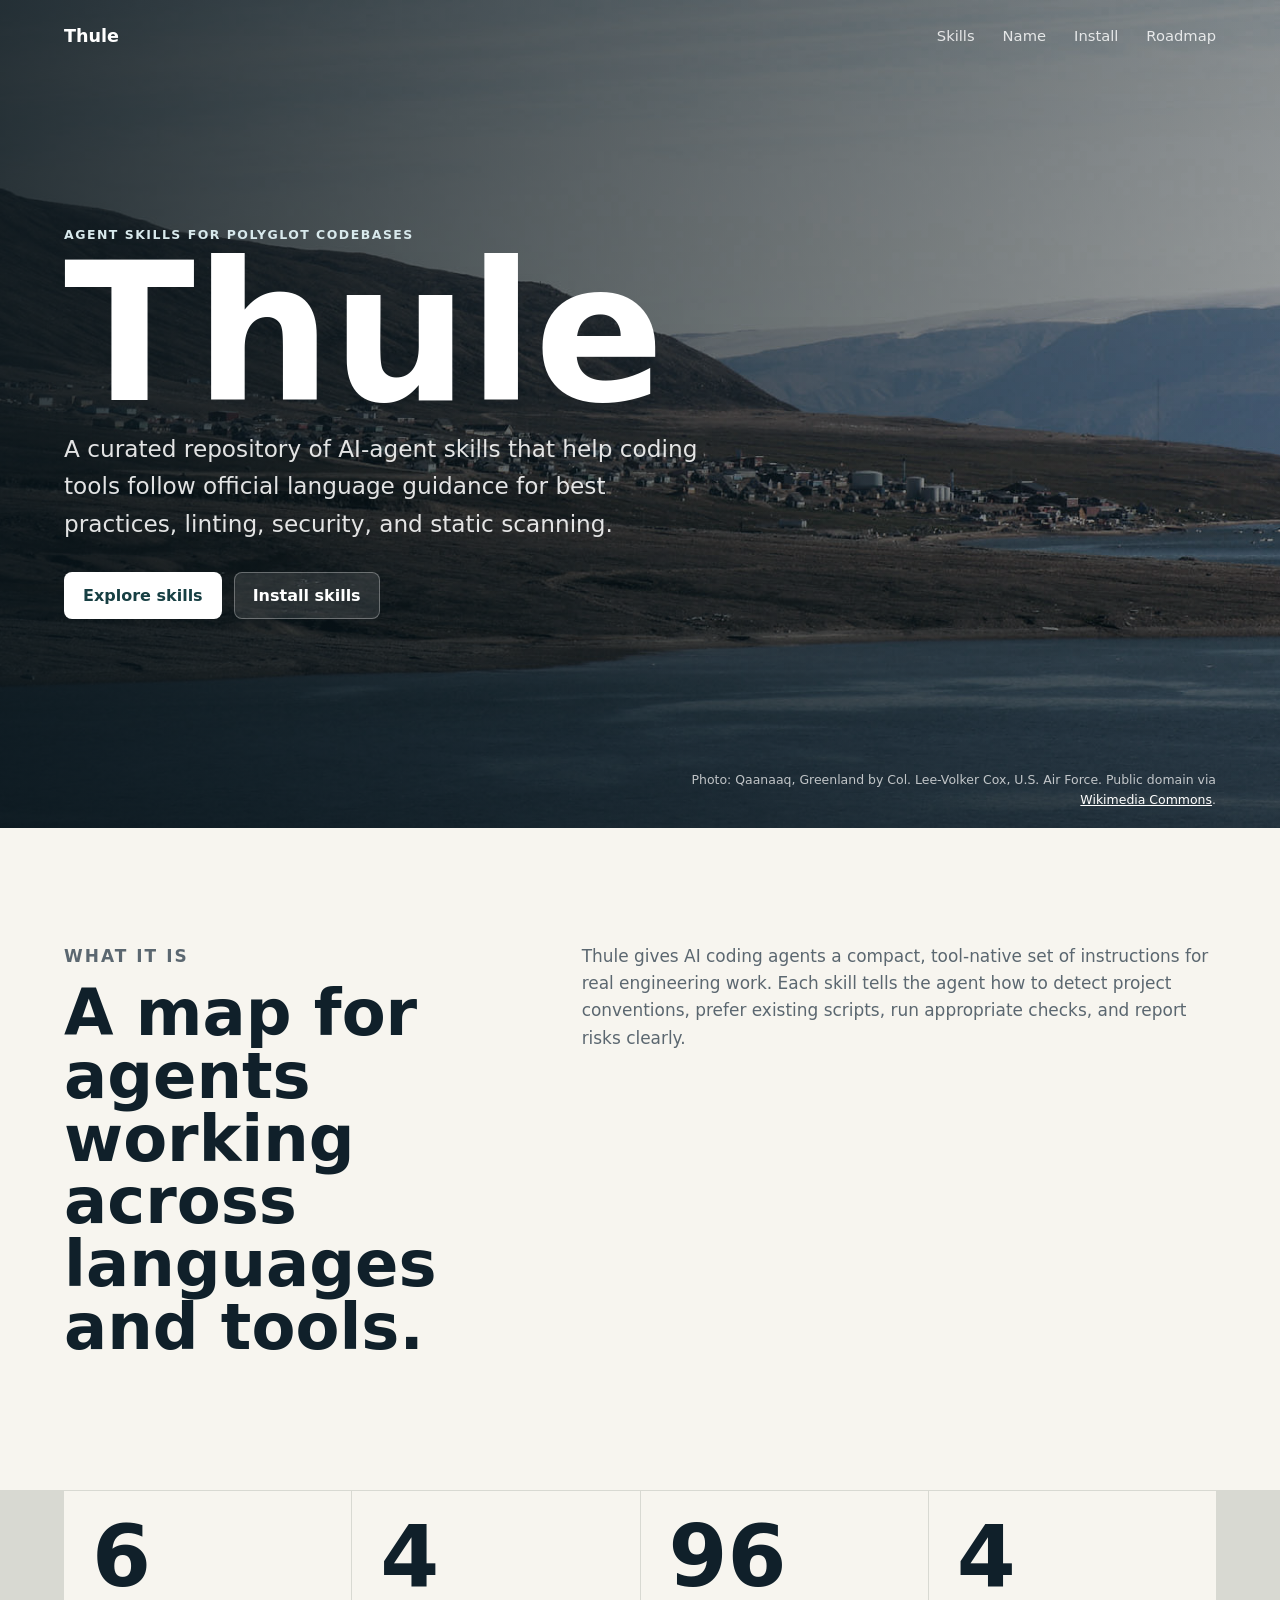
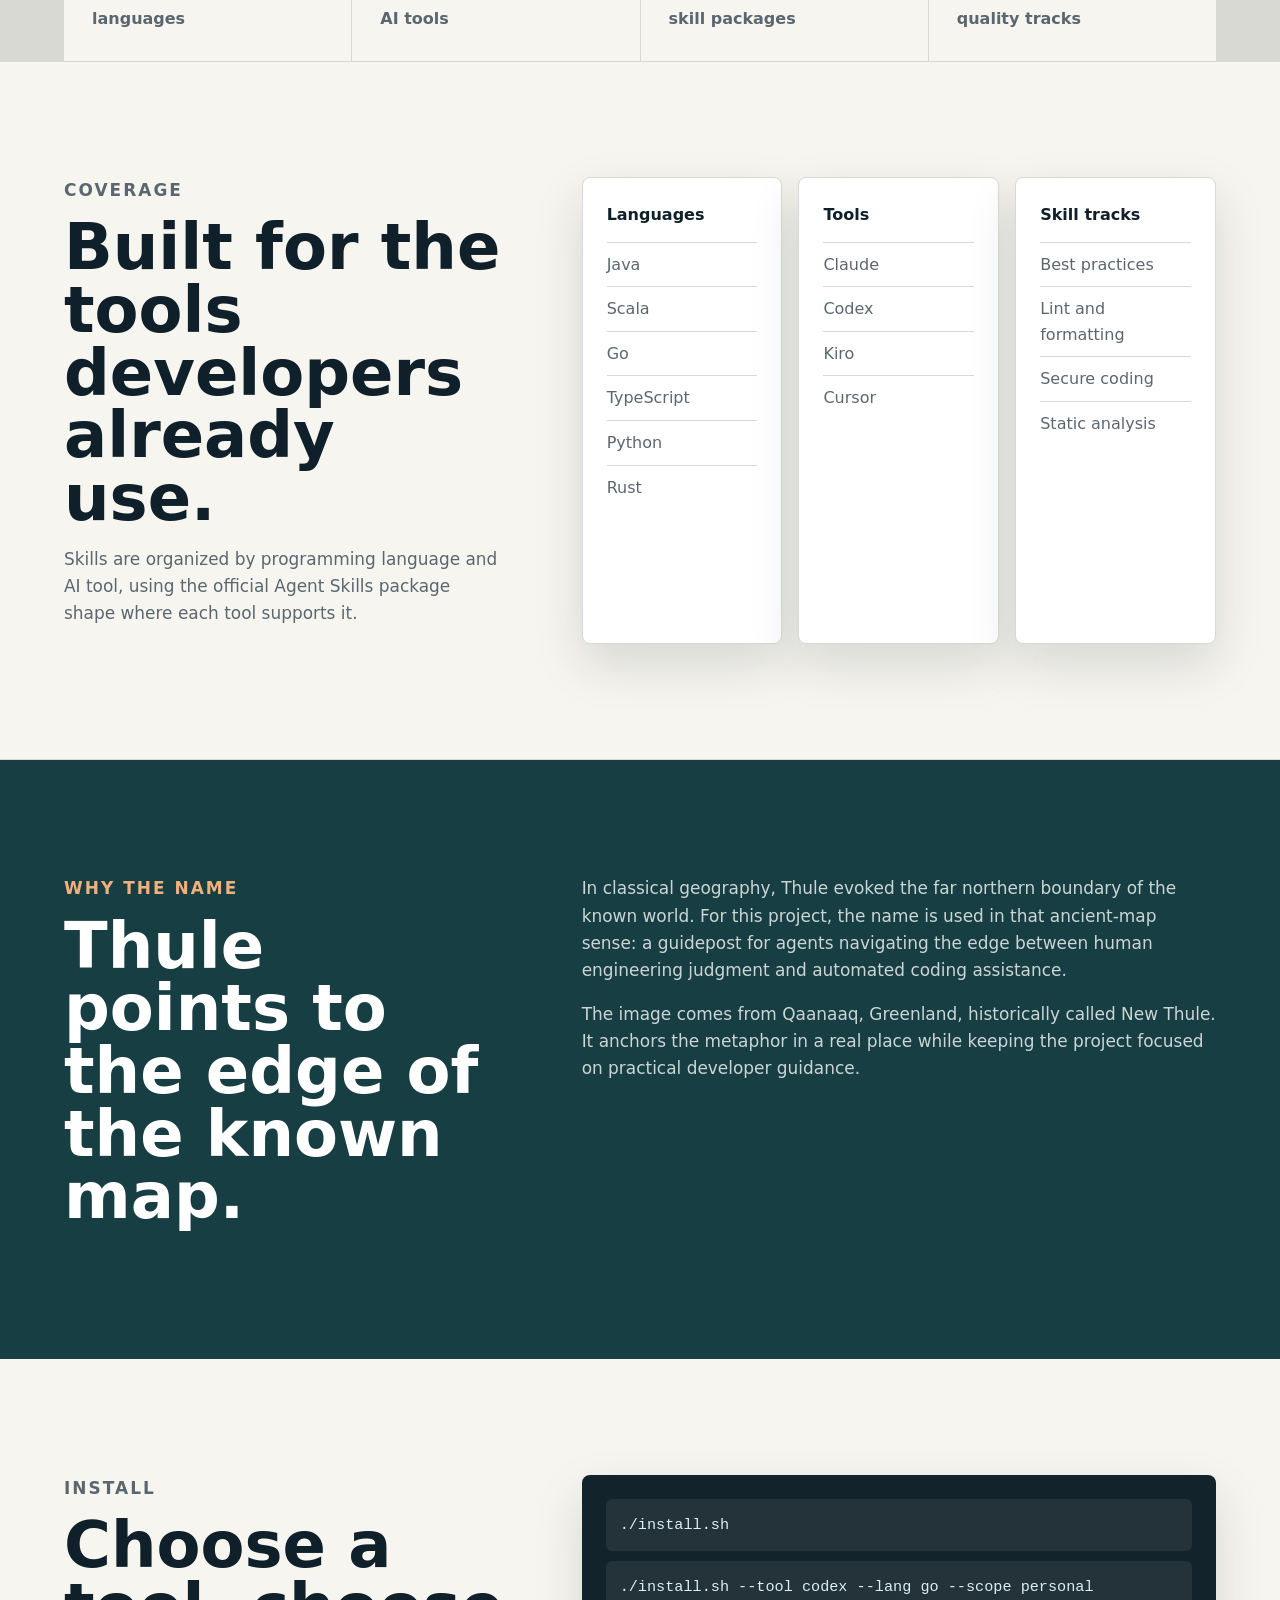
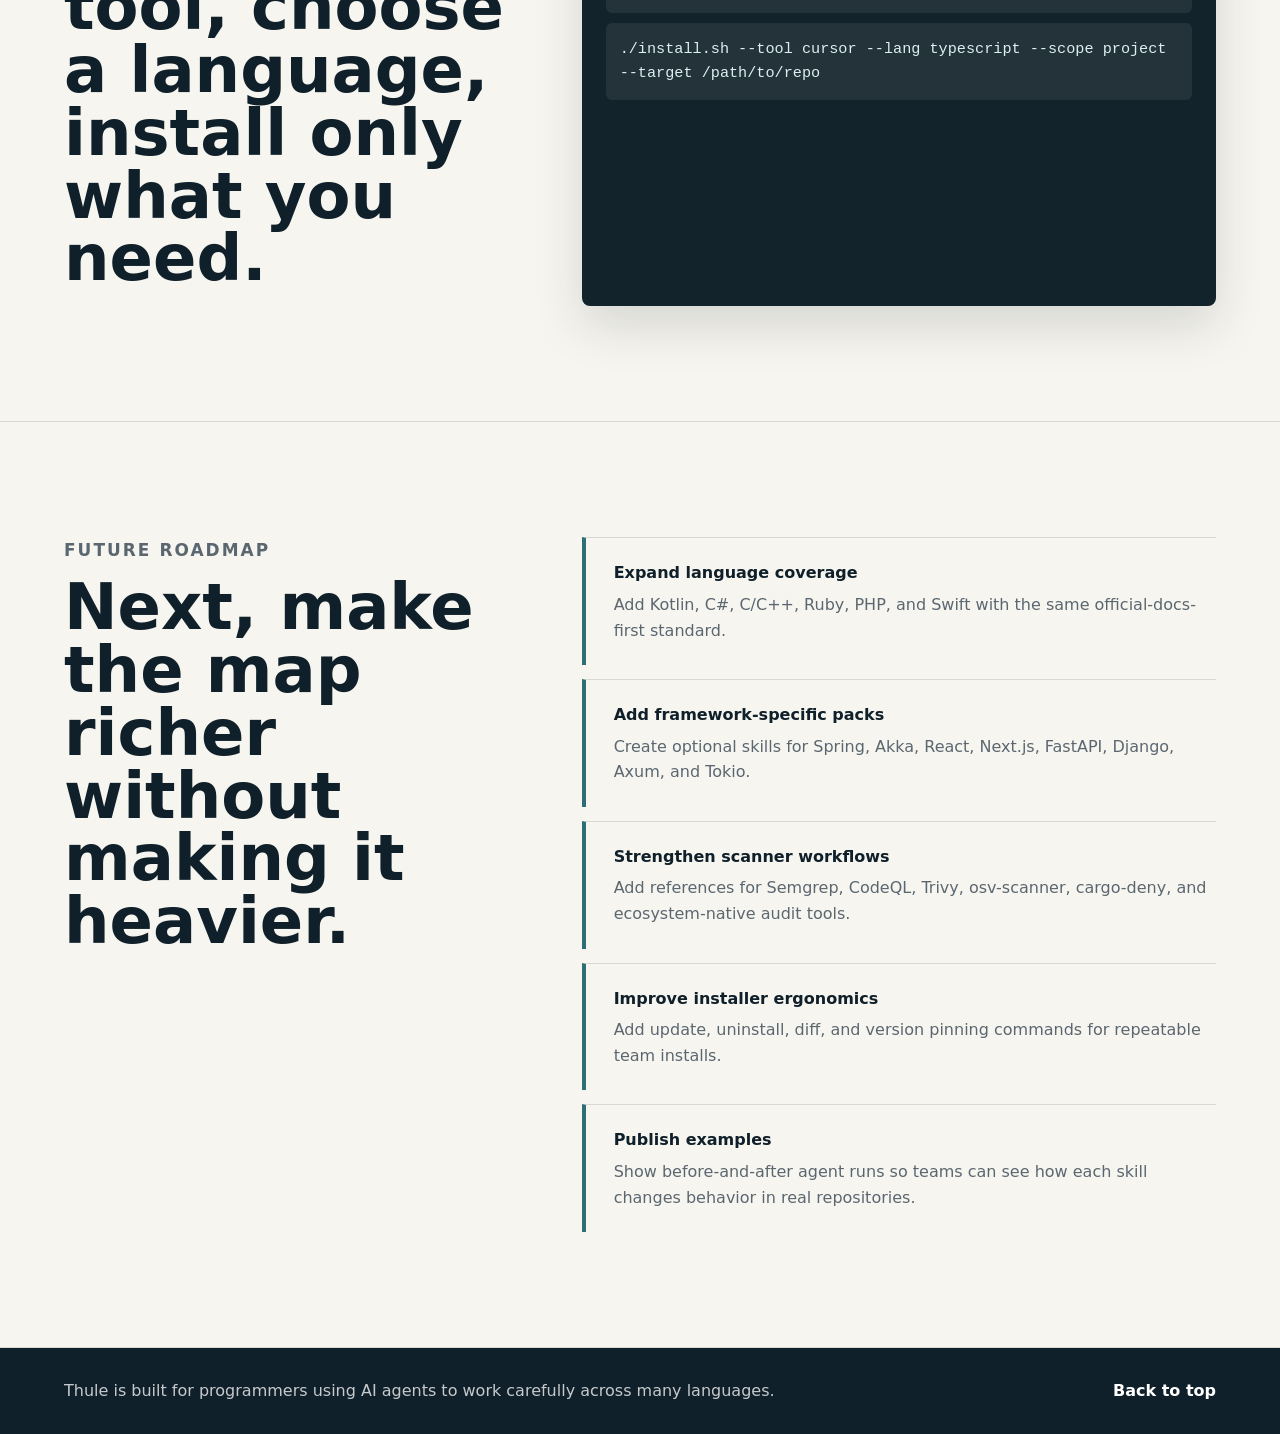
==== docs/index.html @ be1e386e "Initial Thule skill repository" ====
<!doctype html>
<html lang="en">
  <head>
    <meta charset="utf-8">
    <meta name="viewport" content="width=device-width, initial-scale=1">
    <meta
      name="description"
      content="Thule is a collection of official-guideline-based AI-agent skills for programming language quality, linting, security, and static analysis workflows."
    >
    <title>Thule | Agent skills for code quality</title>
    <link rel="stylesheet" href="styles.css">
  </head>
  <body>
    <header class="hero">
      <nav class="nav" aria-label="Primary navigation">
        <a class="brand" href="#top" aria-label="Thule home">Thule</a>
        <div class="nav-links">
          <a href="#skills">Skills</a>
          <a href="#name">Name</a>
          <a href="#install">Install</a>
          <a href="#roadmap">Roadmap</a>
        </div>
      </nav>

      <div class="hero-media" id="top" aria-hidden="true">
        <img src="assets/qaanaaq-greenland.jpg" alt="">
      </div>
      <div class="hero-shade" aria-hidden="true"></div>

      <section class="hero-content" aria-labelledby="hero-title">
        <p class="eyebrow">Agent skills for polyglot codebases</p>
        <h1 id="hero-title">Thule</h1>
        <p class="lede">
          A curated repository of AI-agent skills that help coding tools follow official language guidance for best practices, linting, security, and static scanning.
        </p>
        <div class="hero-actions">
          <a class="button primary" href="#skills">Explore skills</a>
          <a class="button secondary" href="#install">Install skills</a>
        </div>
      </section>

      <p class="image-credit">
        Photo: Qaanaaq, Greenland by Col. Lee-Volker Cox, U.S. Air Force.
        Public domain via
        <a href="https://commons.wikimedia.org/wiki/File:Qaanaaq,_Greenland.jpg">Wikimedia Commons</a>.
      </p>
    </header>

    <main>
      <section class="section intro" aria-labelledby="intro-title">
        <div class="section-copy">
          <p class="section-kicker">What it is</p>
          <h2 id="intro-title">A map for agents working across languages and tools.</h2>
        </div>
        <p>
          Thule gives AI coding agents a compact, tool-native set of instructions for real engineering work. Each skill tells the agent how to detect project conventions, prefer existing scripts, run appropriate checks, and report risks clearly.
        </p>
      </section>

      <section class="section stats" aria-label="Project coverage">
        <article class="stat">
          <strong>6</strong>
          <span>languages</span>
        </article>
        <article class="stat">
          <strong>4</strong>
          <span>AI tools</span>
        </article>
        <article class="stat">
          <strong>96</strong>
          <span>skill packages</span>
        </article>
        <article class="stat">
          <strong>4</strong>
          <span>quality tracks</span>
        </article>
      </section>

      <section class="section matrix" id="skills" aria-labelledby="skills-title">
        <div class="section-copy">
          <p class="section-kicker">Coverage</p>
          <h2 id="skills-title">Built for the tools developers already use.</h2>
          <p>
            Skills are organized by programming language and AI tool, using the official Agent Skills package shape where each tool supports it.
          </p>
        </div>

        <div class="matrix-grid" aria-label="Skill coverage matrix">
          <div>
            <h3>Languages</h3>
            <ul>
              <li>Java</li>
              <li>Scala</li>
              <li>Go</li>
              <li>TypeScript</li>
              <li>Python</li>
              <li>Rust</li>
            </ul>
          </div>
          <div>
            <h3>Tools</h3>
            <ul>
              <li>Claude</li>
              <li>Codex</li>
              <li>Kiro</li>
              <li>Cursor</li>
            </ul>
          </div>
          <div>
            <h3>Skill tracks</h3>
            <ul>
              <li>Best practices</li>
              <li>Lint and formatting</li>
              <li>Secure coding</li>
              <li>Static analysis</li>
            </ul>
          </div>
        </div>
      </section>

      <section class="section name-story" id="name" aria-labelledby="name-title">
        <div class="section-copy">
          <p class="section-kicker">Why the name</p>
          <h2 id="name-title">Thule points to the edge of the known map.</h2>
        </div>
        <div class="name-body">
          <p>
            In classical geography, Thule evoked the far northern boundary of the known world. For this project, the name is used in that ancient-map sense: a guidepost for agents navigating the edge between human engineering judgment and automated coding assistance.
          </p>
          <p>
            The image comes from Qaanaaq, Greenland, historically called New Thule. It anchors the metaphor in a real place while keeping the project focused on practical developer guidance.
          </p>
        </div>
      </section>

      <section class="section install" id="install" aria-labelledby="install-title">
        <div class="section-copy">
          <p class="section-kicker">Install</p>
          <h2 id="install-title">Choose a tool, choose a language, install only what you need.</h2>
        </div>
        <div class="terminal" role="img" aria-label="Install command examples">
          <code>./install.sh</code>
          <code>./install.sh --tool codex --lang go --scope personal</code>
          <code>./install.sh --tool cursor --lang typescript --scope project --target /path/to/repo</code>
        </div>
      </section>

      <section class="section roadmap" id="roadmap" aria-labelledby="roadmap-title">
        <div class="section-copy">
          <p class="section-kicker">Future roadmap</p>
          <h2 id="roadmap-title">Next, make the map richer without making it heavier.</h2>
        </div>
        <ol class="roadmap-list">
          <li>
            <span>Expand language coverage</span>
            <p>Add Kotlin, C#, C/C++, Ruby, PHP, and Swift with the same official-docs-first standard.</p>
          </li>
          <li>
            <span>Add framework-specific packs</span>
            <p>Create optional skills for Spring, Akka, React, Next.js, FastAPI, Django, Axum, and Tokio.</p>
          </li>
          <li>
            <span>Strengthen scanner workflows</span>
            <p>Add references for Semgrep, CodeQL, Trivy, osv-scanner, cargo-deny, and ecosystem-native audit tools.</p>
          </li>
          <li>
            <span>Improve installer ergonomics</span>
            <p>Add update, uninstall, diff, and version pinning commands for repeatable team installs.</p>
          </li>
          <li>
            <span>Publish examples</span>
            <p>Show before-and-after agent runs so teams can see how each skill changes behavior in real repositories.</p>
          </li>
        </ol>
      </section>
    </main>

    <footer class="footer">
      <p>Thule is built for programmers using AI agents to work carefully across many languages.</p>
      <a href="#top">Back to top</a>
    </footer>
  </body>
</html>
---- docs/styles.css ----
:root {
  color-scheme: light;
  --ink: #10202a;
  --muted: #5b6770;
  --paper: #f7f5ef;
  --panel: #ffffff;
  --line: #d8d9d2;
  --field: #eaf1ef;
  --pine: #173f43;
  --sea: #2e6f76;
  --copper: #b05f2c;
  --ice: #d8e9ec;
  --shadow: 0 20px 50px rgba(16, 32, 42, 0.14);
}

* {
  box-sizing: border-box;
}

html {
  scroll-behavior: smooth;
}

body {
  margin: 0;
  background: var(--paper);
  color: var(--ink);
  font-family: Inter, ui-sans-serif, system-ui, -apple-system, BlinkMacSystemFont, "Segoe UI", sans-serif;
  line-height: 1.6;
}

a {
  color: inherit;
}

.hero {
  position: relative;
  min-height: 92vh;
  display: grid;
  align-items: center;
  overflow: hidden;
  color: #fff;
  padding: 96px clamp(20px, 5vw, 80px) 80px;
}

.hero-media,
.hero-shade {
  position: absolute;
  inset: 0;
}

.hero-media img {
  width: 100%;
  height: 100%;
  object-fit: cover;
  object-position: center 52%;
  filter: saturate(0.92) contrast(1.04);
}

.hero-shade {
  background:
    linear-gradient(90deg, rgba(9, 21, 27, 0.82) 0%, rgba(9, 21, 27, 0.58) 42%, rgba(9, 21, 27, 0.28) 100%),
    linear-gradient(180deg, rgba(9, 21, 27, 0.26) 0%, rgba(9, 21, 27, 0.1) 58%, rgba(9, 21, 27, 0.58) 100%);
}

.nav {
  position: absolute;
  z-index: 3;
  top: 0;
  left: 0;
  right: 0;
  display: flex;
  align-items: center;
  justify-content: space-between;
  gap: 24px;
  padding: 22px clamp(20px, 5vw, 80px);
}

.brand {
  font-weight: 800;
  font-size: 1.1rem;
  text-decoration: none;
  letter-spacing: 0;
}

.nav-links {
  display: flex;
  align-items: center;
  gap: clamp(12px, 3vw, 28px);
  font-size: 0.92rem;
}

.nav-links a {
  color: rgba(255, 255, 255, 0.82);
  text-decoration: none;
}

.nav-links a:hover {
  color: #fff;
}

.hero-content {
  position: relative;
  z-index: 2;
  max-width: 760px;
}

.eyebrow,
.section-kicker {
  margin: 0 0 12px;
  color: var(--ice);
  font-size: 0.78rem;
  font-weight: 800;
  letter-spacing: 0.12em;
  text-transform: uppercase;
}

h1,
h2,
h3,
p {
  margin-top: 0;
}

h1 {
  margin-bottom: 20px;
  font-size: clamp(4.5rem, 16vw, 12rem);
  line-height: 0.8;
  letter-spacing: 0;
}

.lede {
  max-width: 660px;
  margin-bottom: 30px;
  color: rgba(255, 255, 255, 0.88);
  font-size: clamp(1.08rem, 2.2vw, 1.45rem);
}

.hero-actions {
  display: flex;
  flex-wrap: wrap;
  gap: 12px;
}

.button {
  display: inline-flex;
  align-items: center;
  justify-content: center;
  min-height: 44px;
  padding: 10px 18px;
  border: 1px solid rgba(255, 255, 255, 0.3);
  border-radius: 8px;
  font-weight: 750;
  text-decoration: none;
}

.button.primary {
  background: #fff;
  color: var(--pine);
}

.button.secondary {
  background: rgba(255, 255, 255, 0.1);
  color: #fff;
}

.image-credit {
  position: absolute;
  z-index: 2;
  right: clamp(20px, 5vw, 80px);
  bottom: 18px;
  max-width: 560px;
  margin: 0;
  color: rgba(255, 255, 255, 0.72);
  font-size: 0.78rem;
  text-align: right;
}

.image-credit a {
  color: #fff;
}

main {
  position: relative;
}

.section {
  display: grid;
  grid-template-columns: minmax(220px, 0.82fr) minmax(0, 1.18fr);
  gap: clamp(28px, 6vw, 88px);
  padding: clamp(64px, 9vw, 116px) clamp(20px, 5vw, 80px);
  border-bottom: 1px solid var(--line);
}

.section-copy {
  max-width: 620px;
}

.section-kicker {
  color: var(--copper);
}

h2 {
  margin-bottom: 16px;
  font-size: clamp(2rem, 5vw, 4.6rem);
  line-height: 0.98;
  letter-spacing: 0;
}

h3 {
  font-size: 1rem;
  margin-bottom: 14px;
}

.intro > p,
.section-copy p,
.name-body p {
  color: var(--muted);
  font-size: 1.06rem;
}

.stats {
  grid-template-columns: repeat(4, minmax(0, 1fr));
  gap: 1px;
  padding: 0 clamp(20px, 5vw, 80px);
  background: var(--line);
}

.stat {
  min-height: 170px;
  display: grid;
  align-content: center;
  padding: 28px;
  background: var(--paper);
}

.stat strong {
  font-size: clamp(2.4rem, 7vw, 5.3rem);
  line-height: 0.88;
}

.stat span {
  margin-top: 12px;
  color: var(--muted);
  font-weight: 700;
}

.matrix-grid {
  display: grid;
  grid-template-columns: repeat(3, minmax(0, 1fr));
  gap: 16px;
}

.matrix-grid > div {
  min-height: 280px;
  padding: 24px;
  border: 1px solid var(--line);
  border-radius: 8px;
  background: var(--panel);
  box-shadow: var(--shadow);
}

ul,
ol {
  margin: 0;
  padding: 0;
}

li {
  list-style: none;
}

.matrix-grid li {
  padding: 9px 0;
  border-top: 1px solid var(--line);
  color: var(--muted);
}

.name-story {
  background: var(--pine);
  color: #fff;
  border-bottom: 0;
}

.name-story .section-kicker {
  color: #f1b17c;
}

.name-story .name-body p {
  color: rgba(255, 255, 255, 0.78);
}

.terminal {
  display: grid;
  gap: 10px;
  align-content: start;
  padding: 24px;
  border-radius: 8px;
  background: #13232b;
  box-shadow: var(--shadow);
}

.terminal code {
  display: block;
  padding: 14px;
  border-radius: 6px;
  background: rgba(255, 255, 255, 0.07);
  color: #dceff0;
  font-family: "SFMono-Regular", Consolas, "Liberation Mono", monospace;
  font-size: clamp(0.76rem, 1.9vw, 0.95rem);
  overflow-wrap: anywhere;
}

.roadmap-list {
  display: grid;
  gap: 14px;
}

.roadmap-list li {
  padding: 22px 0 22px 28px;
  border-top: 1px solid var(--line);
  border-left: 4px solid var(--sea);
}

.roadmap-list span {
  display: block;
  margin-bottom: 6px;
  font-weight: 800;
  color: var(--ink);
}

.roadmap-list p {
  margin: 0;
  color: var(--muted);
}

.footer {
  display: flex;
  align-items: center;
  justify-content: space-between;
  gap: 20px;
  padding: 30px clamp(20px, 5vw, 80px);
  background: var(--ink);
  color: rgba(255, 255, 255, 0.76);
}

.footer p {
  margin: 0;
}

.footer a {
  color: #fff;
  font-weight: 800;
  text-decoration: none;
}

@media (max-width: 860px) {
  .hero {
    min-height: 90vh;
    padding-top: 120px;
  }

  .nav {
    align-items: flex-start;
  }

  .nav-links {
    flex-wrap: wrap;
    justify-content: flex-end;
    max-width: 230px;
  }

  .section,
  .matrix-grid,
  .stats {
    grid-template-columns: 1fr;
  }

  .stats {
    padding: 0;
  }

  .stat {
    min-height: 130px;
    padding-inline: clamp(20px, 5vw, 80px);
  }

  .image-credit {
    left: 20px;
    right: 20px;
    text-align: left;
  }

  .footer {
    align-items: flex-start;
    flex-direction: column;
  }
}

@media (max-width: 520px) {
  .hero {
    padding-left: 18px;
    padding-right: 18px;
  }

  .nav {
    padding-left: 18px;
    padding-right: 18px;
  }

  .hero-actions {
    flex-direction: column;
    align-items: stretch;
  }

  .button {
    width: 100%;
  }
}
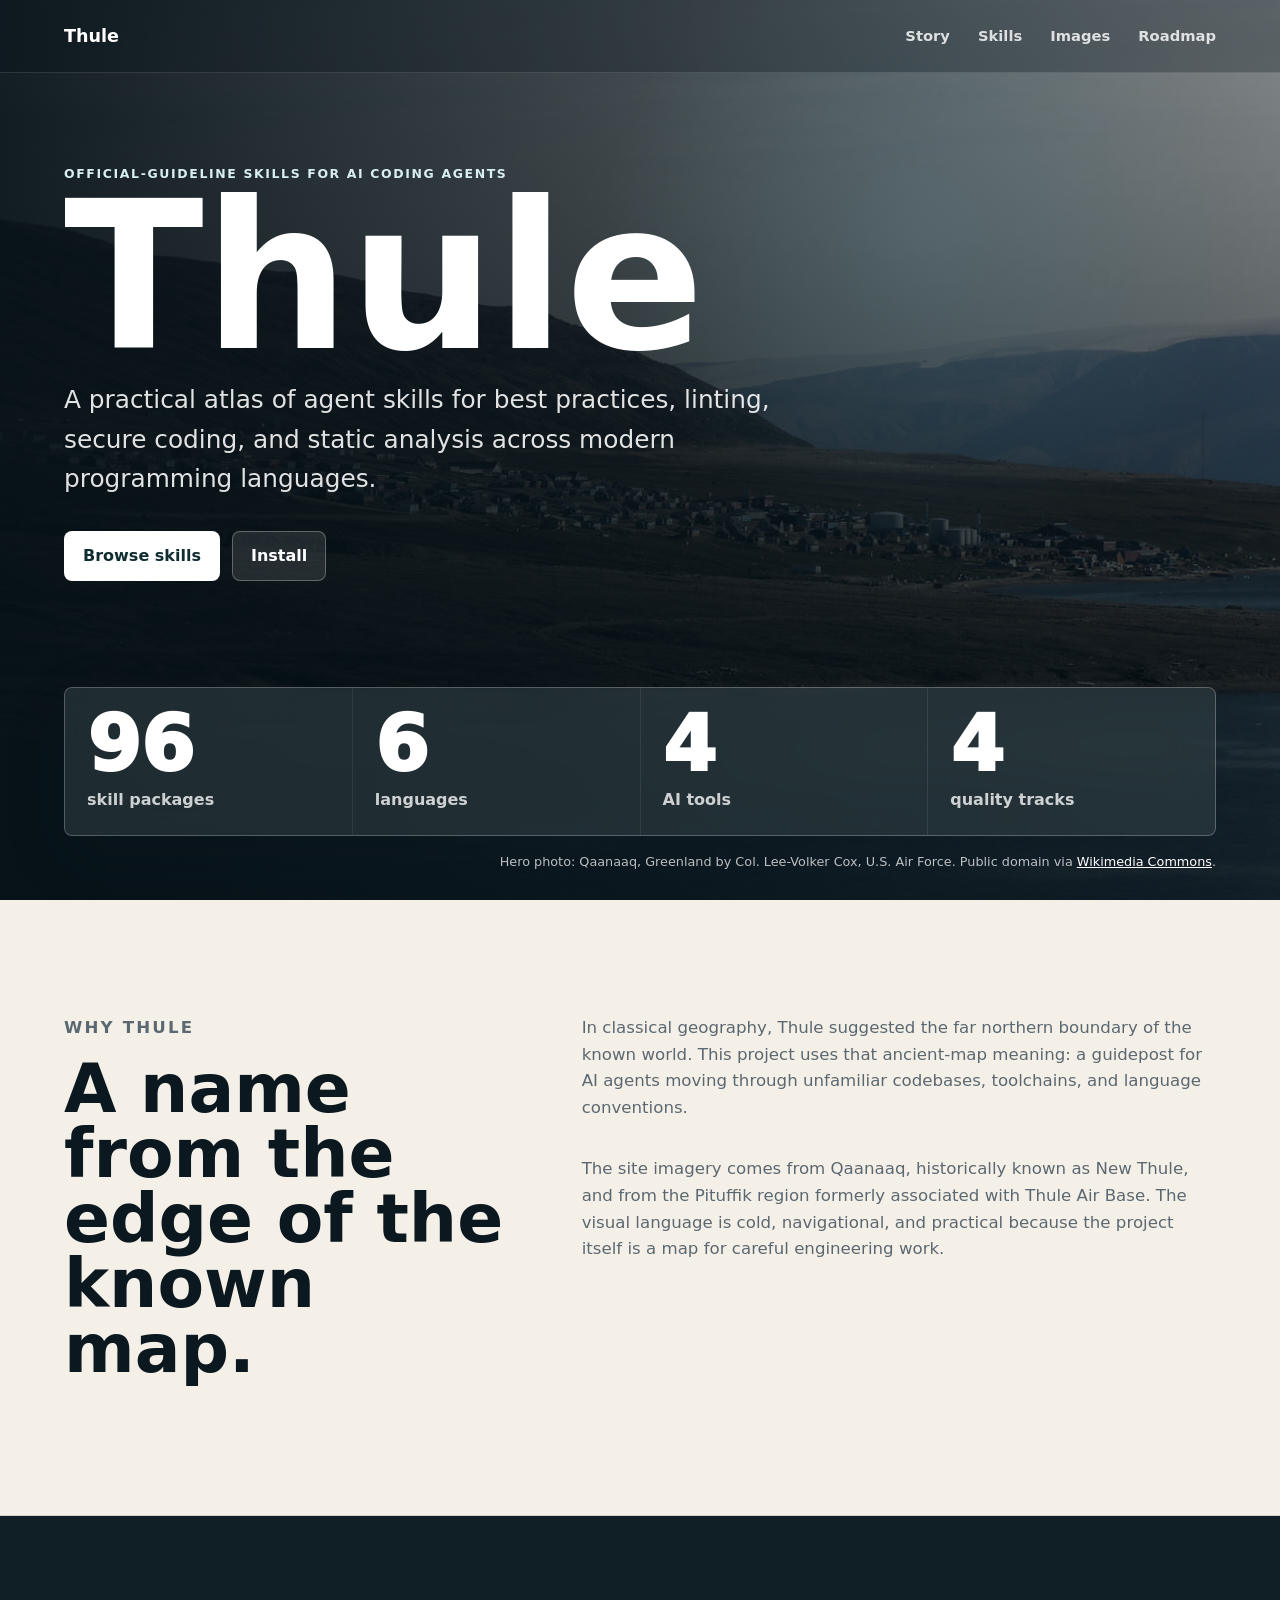
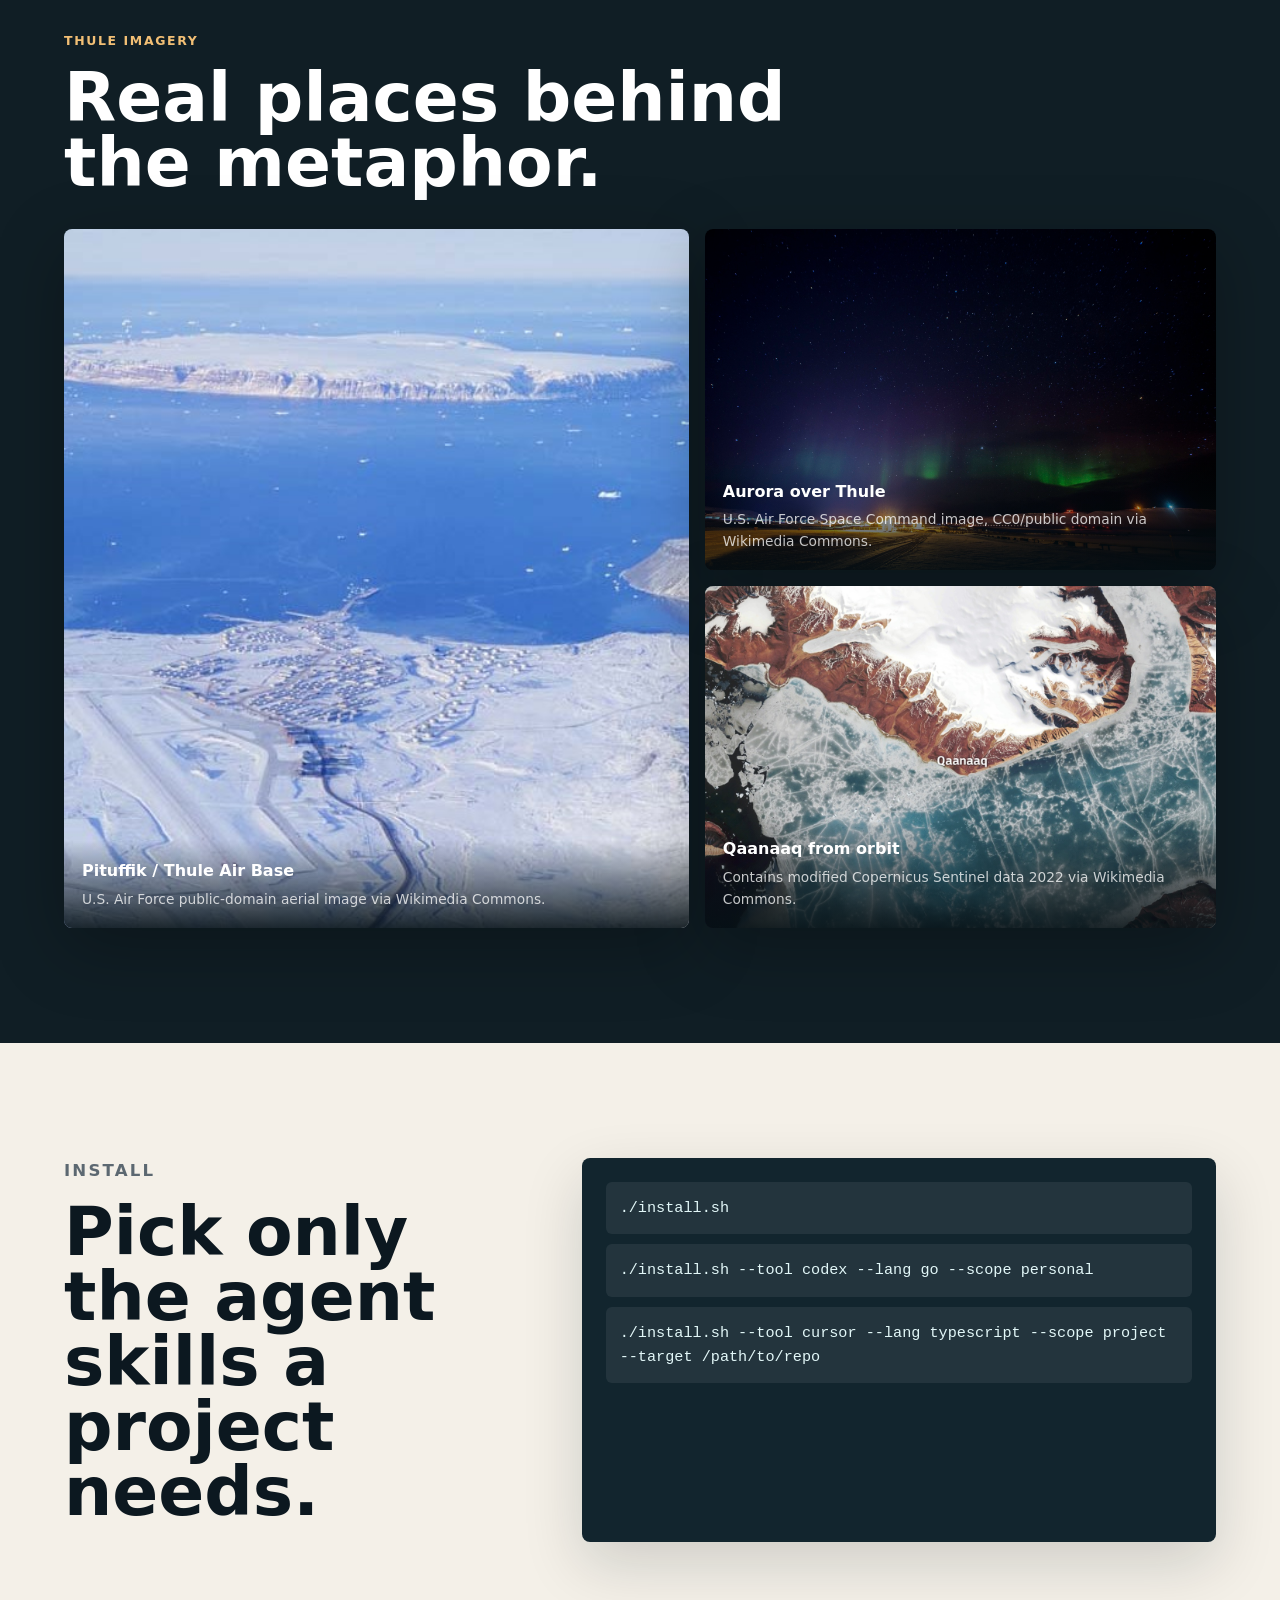
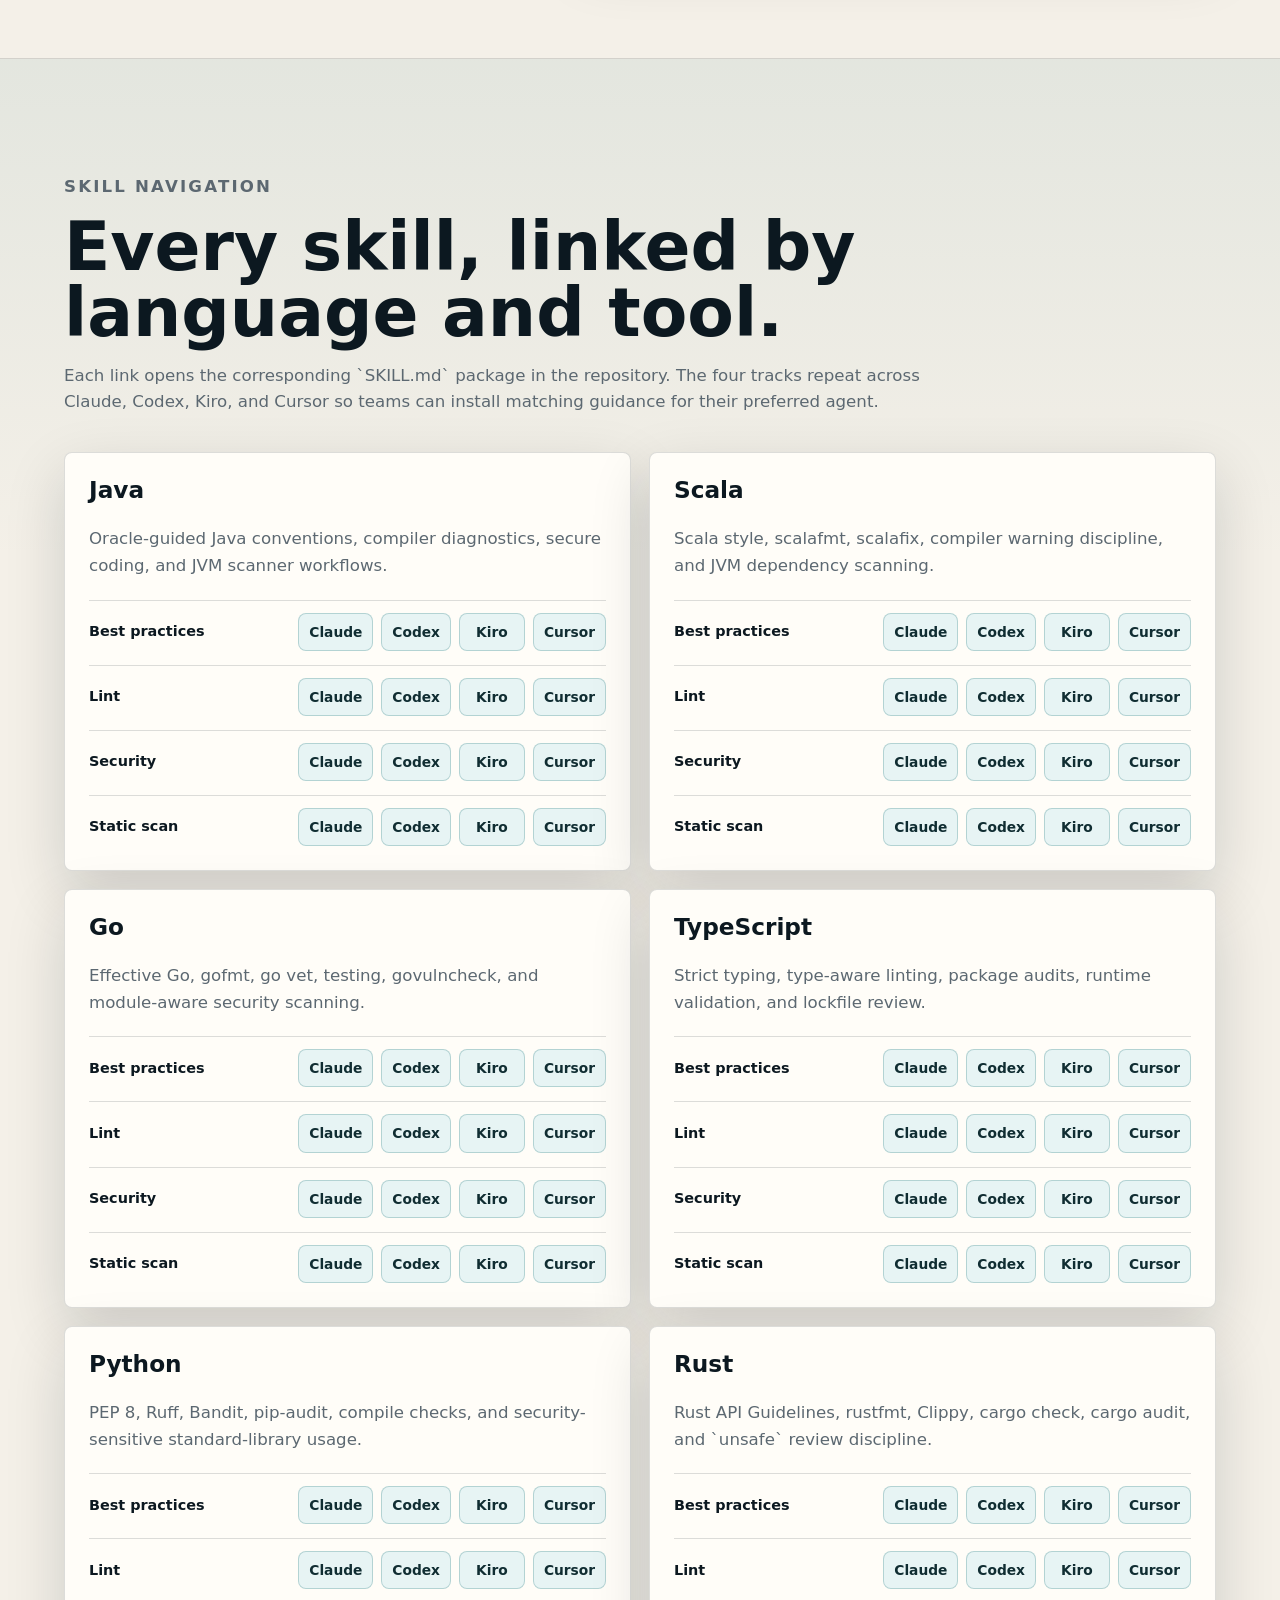
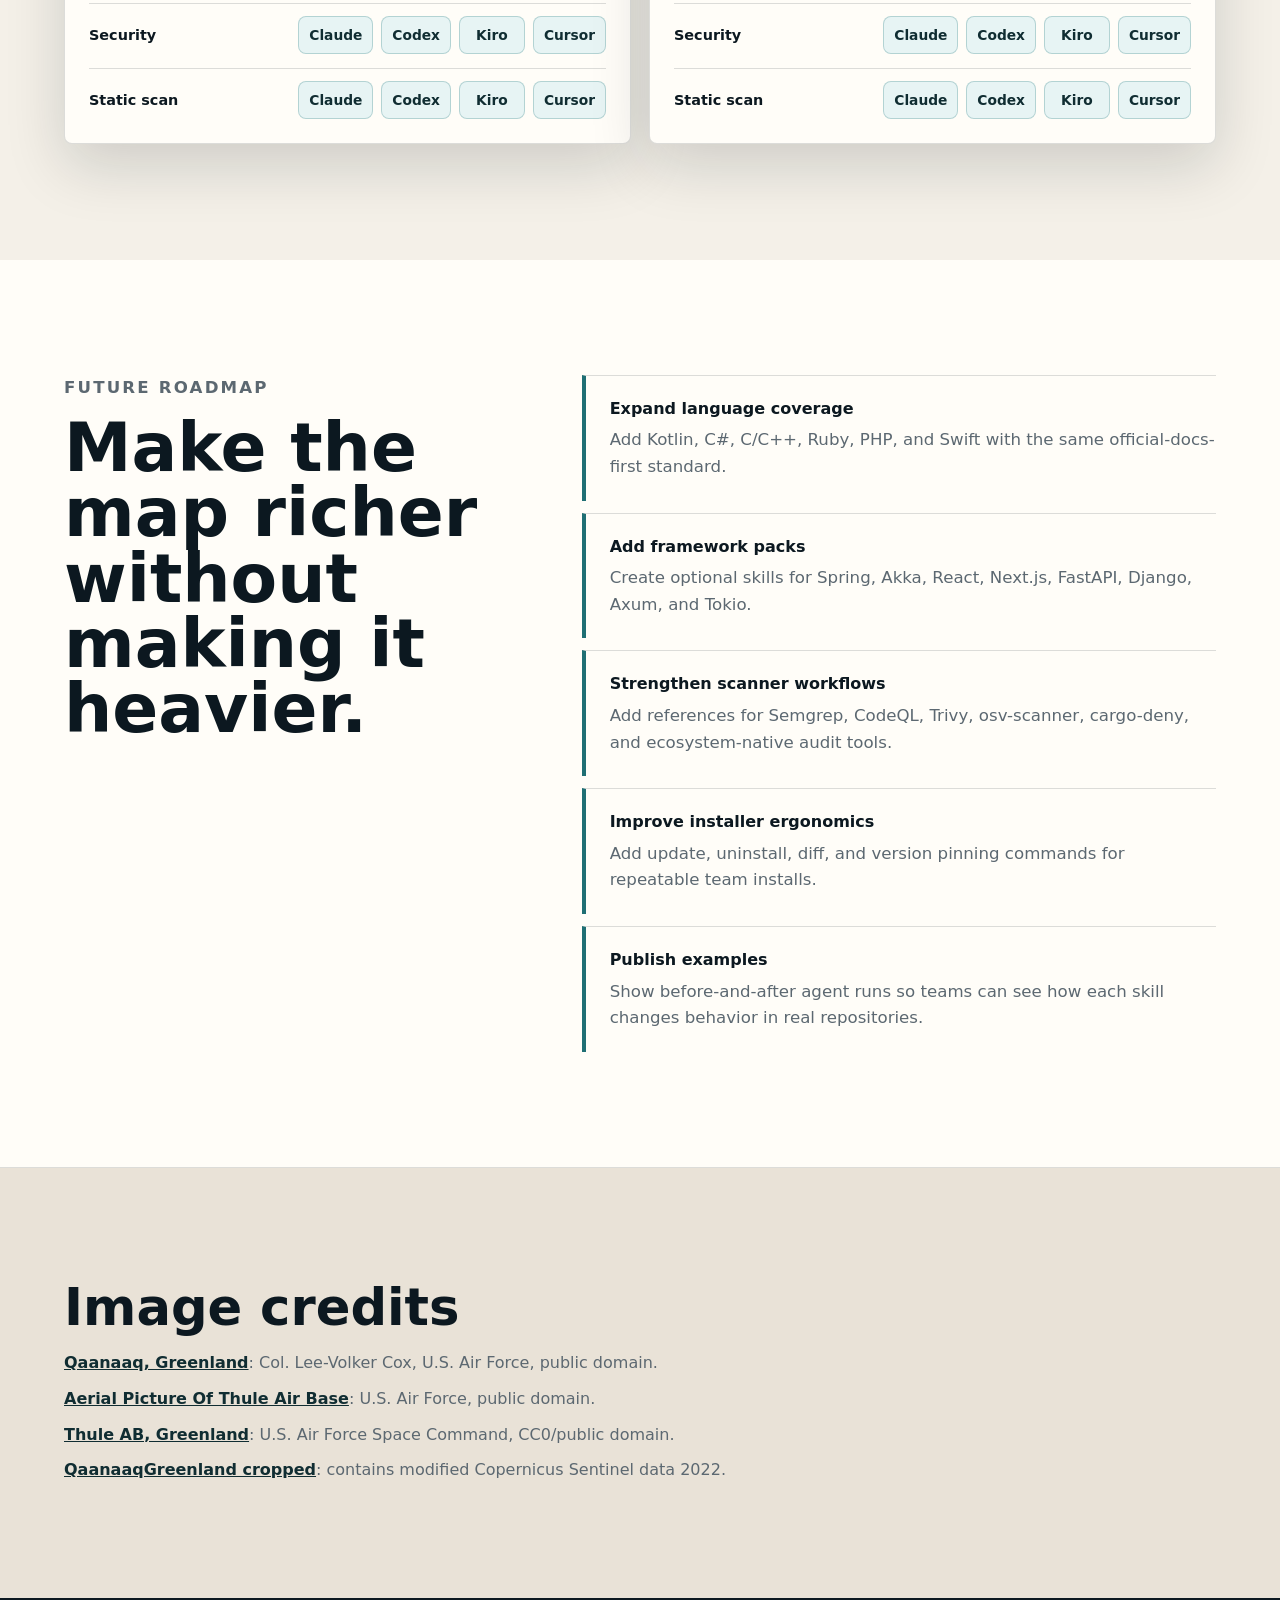
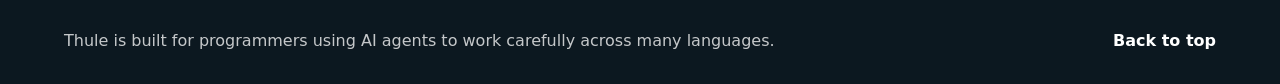
==== commit 3cd73525: "Improve GitHub Pages site" ====
--- a/docs/index.html
+++ b/docs/index.html
@@ -5,138 +5,115 @@
     <meta name="viewport" content="width=device-width, initial-scale=1">
     <meta
       name="description"
-      content="Thule is a collection of official-guideline-based AI-agent skills for programming language quality, linting, security, and static analysis workflows."
+      content="Thule is a collection of official-guideline-based AI-agent skills for best practices, linting, security, and static analysis across Java, Scala, Go, TypeScript, Python, and Rust."
     >
     <title>Thule | Agent skills for code quality</title>
-    <link rel="stylesheet" href="styles.css">
+    <link rel="stylesheet" href="styles.css?v=2">
   </head>
   <body>
-    <header class="hero">
+    <header class="hero" id="top">
       <nav class="nav" aria-label="Primary navigation">
         <a class="brand" href="#top" aria-label="Thule home">Thule</a>
         <div class="nav-links">
-          <a href="#skills">Skills</a>
-          <a href="#name">Name</a>
-          <a href="#install">Install</a>
+          <a href="#story">Story</a>
+          <a href="#skill-navigation">Skills</a>
+          <a href="#images">Images</a>
           <a href="#roadmap">Roadmap</a>
         </div>
       </nav>
 
-      <div class="hero-media" id="top" aria-hidden="true">
+      <div class="hero-media" aria-hidden="true">
         <img src="assets/qaanaaq-greenland.jpg" alt="">
       </div>
       <div class="hero-shade" aria-hidden="true"></div>
 
       <section class="hero-content" aria-labelledby="hero-title">
-        <p class="eyebrow">Agent skills for polyglot codebases</p>
+        <p class="eyebrow">Official-guideline skills for AI coding agents</p>
         <h1 id="hero-title">Thule</h1>
         <p class="lede">
-          A curated repository of AI-agent skills that help coding tools follow official language guidance for best practices, linting, security, and static scanning.
+          A practical atlas of agent skills for best practices, linting, secure coding, and static analysis across modern programming languages.
         </p>
         <div class="hero-actions">
-          <a class="button primary" href="#skills">Explore skills</a>
-          <a class="button secondary" href="#install">Install skills</a>
-        </div>
-      </section>
+          <a class="button primary" href="#skill-navigation">Browse skills</a>
+          <a class="button secondary" href="#install">Install</a>
+        </div>
+      </section>
+
+      <aside class="banner" aria-label="Project coverage banner">
+        <div>
+          <span>96</span>
+          <strong>skill packages</strong>
+        </div>
+        <div>
+          <span>6</span>
+          <strong>languages</strong>
+        </div>
+        <div>
+          <span>4</span>
+          <strong>AI tools</strong>
+        </div>
+        <div>
+          <span>4</span>
+          <strong>quality tracks</strong>
+        </div>
+      </aside>
 
       <p class="image-credit">
-        Photo: Qaanaaq, Greenland by Col. Lee-Volker Cox, U.S. Air Force.
-        Public domain via
+        Hero photo: Qaanaaq, Greenland by Col. Lee-Volker Cox, U.S. Air Force. Public domain via
         <a href="https://commons.wikimedia.org/wiki/File:Qaanaaq,_Greenland.jpg">Wikimedia Commons</a>.
       </p>
     </header>
 
     <main>
-      <section class="section intro" aria-labelledby="intro-title">
+      <section class="section intro" id="story" aria-labelledby="story-title">
         <div class="section-copy">
-          <p class="section-kicker">What it is</p>
-          <h2 id="intro-title">A map for agents working across languages and tools.</h2>
-        </div>
-        <p>
-          Thule gives AI coding agents a compact, tool-native set of instructions for real engineering work. Each skill tells the agent how to detect project conventions, prefer existing scripts, run appropriate checks, and report risks clearly.
-        </p>
-      </section>
-
-      <section class="section stats" aria-label="Project coverage">
-        <article class="stat">
-          <strong>6</strong>
-          <span>languages</span>
-        </article>
-        <article class="stat">
-          <strong>4</strong>
-          <span>AI tools</span>
-        </article>
-        <article class="stat">
-          <strong>96</strong>
-          <span>skill packages</span>
-        </article>
-        <article class="stat">
-          <strong>4</strong>
-          <span>quality tracks</span>
-        </article>
-      </section>
-
-      <section class="section matrix" id="skills" aria-labelledby="skills-title">
-        <div class="section-copy">
-          <p class="section-kicker">Coverage</p>
-          <h2 id="skills-title">Built for the tools developers already use.</h2>
+          <p class="section-kicker">Why Thule</p>
+          <h2 id="story-title">A name from the edge of the known map.</h2>
+        </div>
+        <div class="text-stack">
           <p>
-            Skills are organized by programming language and AI tool, using the official Agent Skills package shape where each tool supports it.
-          </p>
-        </div>
-
-        <div class="matrix-grid" aria-label="Skill coverage matrix">
-          <div>
-            <h3>Languages</h3>
-            <ul>
-              <li>Java</li>
-              <li>Scala</li>
-              <li>Go</li>
-              <li>TypeScript</li>
-              <li>Python</li>
-              <li>Rust</li>
-            </ul>
-          </div>
-          <div>
-            <h3>Tools</h3>
-            <ul>
-              <li>Claude</li>
-              <li>Codex</li>
-              <li>Kiro</li>
-              <li>Cursor</li>
-            </ul>
-          </div>
-          <div>
-            <h3>Skill tracks</h3>
-            <ul>
-              <li>Best practices</li>
-              <li>Lint and formatting</li>
-              <li>Secure coding</li>
-              <li>Static analysis</li>
-            </ul>
-          </div>
-        </div>
-      </section>
-
-      <section class="section name-story" id="name" aria-labelledby="name-title">
-        <div class="section-copy">
-          <p class="section-kicker">Why the name</p>
-          <h2 id="name-title">Thule points to the edge of the known map.</h2>
-        </div>
-        <div class="name-body">
-          <p>
-            In classical geography, Thule evoked the far northern boundary of the known world. For this project, the name is used in that ancient-map sense: a guidepost for agents navigating the edge between human engineering judgment and automated coding assistance.
+            In classical geography, Thule suggested the far northern boundary of the known world. This project uses that ancient-map meaning: a guidepost for AI agents moving through unfamiliar codebases, toolchains, and language conventions.
           </p>
           <p>
-            The image comes from Qaanaaq, Greenland, historically called New Thule. It anchors the metaphor in a real place while keeping the project focused on practical developer guidance.
+            The site imagery comes from Qaanaaq, historically known as New Thule, and from the Pituffik region formerly associated with Thule Air Base. The visual language is cold, navigational, and practical because the project itself is a map for careful engineering work.
           </p>
+        </div>
+      </section>
+
+      <section class="image-band" id="images" aria-labelledby="images-title">
+        <div class="image-band-heading">
+          <p class="section-kicker">Thule imagery</p>
+          <h2 id="images-title">Real places behind the metaphor.</h2>
+        </div>
+        <div class="image-grid">
+          <figure class="feature-image tall">
+            <img src="assets/thule-air-base-aerial.jpg" alt="Aerial view of Thule Air Base with water, snow, and surrounding landforms.">
+            <figcaption>
+              <strong>Pituffik / Thule Air Base</strong>
+              <span>U.S. Air Force public-domain aerial image via Wikimedia Commons.</span>
+            </figcaption>
+          </figure>
+          <figure class="feature-image">
+            <img src="assets/thule-aurora.jpg" alt="Aurora lights above Thule Air Base at night.">
+            <figcaption>
+              <strong>Aurora over Thule</strong>
+              <span>U.S. Air Force Space Command image, CC0/public domain via Wikimedia Commons.</span>
+            </figcaption>
+          </figure>
+          <figure class="feature-image">
+            <img src="assets/qaanaaq-sentinel.jpg" alt="Satellite image of Qaanaaq, Greenland and surrounding ice and terrain.">
+            <figcaption>
+              <strong>Qaanaaq from orbit</strong>
+              <span>Contains modified Copernicus Sentinel data 2022 via Wikimedia Commons.</span>
+            </figcaption>
+          </figure>
         </div>
       </section>
 
       <section class="section install" id="install" aria-labelledby="install-title">
         <div class="section-copy">
           <p class="section-kicker">Install</p>
-          <h2 id="install-title">Choose a tool, choose a language, install only what you need.</h2>
+          <h2 id="install-title">Pick only the agent skills a project needs.</h2>
         </div>
         <div class="terminal" role="img" aria-label="Install command examples">
           <code>./install.sh</code>
@@ -145,10 +122,220 @@
         </div>
       </section>
 
+      <section class="skills-section" id="skill-navigation" aria-labelledby="skills-title">
+        <div class="skills-heading">
+          <p class="section-kicker">Skill navigation</p>
+          <h2 id="skills-title">Every skill, linked by language and tool.</h2>
+          <p>
+            Each link opens the corresponding `SKILL.md` package in the repository. The four tracks repeat across Claude, Codex, Kiro, and Cursor so teams can install matching guidance for their preferred agent.
+          </p>
+        </div>
+
+        <div class="skill-grid">
+          <article class="skill-card">
+            <h3>Java</h3>
+            <p>Oracle-guided Java conventions, compiler diagnostics, secure coding, and JVM scanner workflows.</p>
+            <div class="skill-group">
+              <span>Best practices</span>
+              <a href="https://github.com/akg268/Thule/blob/main/java/claude/java-best-practices/SKILL.md">Claude</a>
+              <a href="https://github.com/akg268/Thule/blob/main/java/codex/java-best-practices/SKILL.md">Codex</a>
+              <a href="https://github.com/akg268/Thule/blob/main/java/kiro/java-best-practices/SKILL.md">Kiro</a>
+              <a href="https://github.com/akg268/Thule/blob/main/java/cursor/java-best-practices/SKILL.md">Cursor</a>
+            </div>
+            <div class="skill-group">
+              <span>Lint</span>
+              <a href="https://github.com/akg268/Thule/blob/main/java/claude/java-lint/SKILL.md">Claude</a>
+              <a href="https://github.com/akg268/Thule/blob/main/java/codex/java-lint/SKILL.md">Codex</a>
+              <a href="https://github.com/akg268/Thule/blob/main/java/kiro/java-lint/SKILL.md">Kiro</a>
+              <a href="https://github.com/akg268/Thule/blob/main/java/cursor/java-lint/SKILL.md">Cursor</a>
+            </div>
+            <div class="skill-group">
+              <span>Security</span>
+              <a href="https://github.com/akg268/Thule/blob/main/java/claude/java-security/SKILL.md">Claude</a>
+              <a href="https://github.com/akg268/Thule/blob/main/java/codex/java-security/SKILL.md">Codex</a>
+              <a href="https://github.com/akg268/Thule/blob/main/java/kiro/java-security/SKILL.md">Kiro</a>
+              <a href="https://github.com/akg268/Thule/blob/main/java/cursor/java-security/SKILL.md">Cursor</a>
+            </div>
+            <div class="skill-group">
+              <span>Static scan</span>
+              <a href="https://github.com/akg268/Thule/blob/main/java/claude/java-static-scan/SKILL.md">Claude</a>
+              <a href="https://github.com/akg268/Thule/blob/main/java/codex/java-static-scan/SKILL.md">Codex</a>
+              <a href="https://github.com/akg268/Thule/blob/main/java/kiro/java-static-scan/SKILL.md">Kiro</a>
+              <a href="https://github.com/akg268/Thule/blob/main/java/cursor/java-static-scan/SKILL.md">Cursor</a>
+            </div>
+          </article>
+
+          <article class="skill-card">
+            <h3>Scala</h3>
+            <p>Scala style, scalafmt, scalafix, compiler warning discipline, and JVM dependency scanning.</p>
+            <div class="skill-group">
+              <span>Best practices</span>
+              <a href="https://github.com/akg268/Thule/blob/main/scala/claude/scala-best-practices/SKILL.md">Claude</a>
+              <a href="https://github.com/akg268/Thule/blob/main/scala/codex/scala-best-practices/SKILL.md">Codex</a>
+              <a href="https://github.com/akg268/Thule/blob/main/scala/kiro/scala-best-practices/SKILL.md">Kiro</a>
+              <a href="https://github.com/akg268/Thule/blob/main/scala/cursor/scala-best-practices/SKILL.md">Cursor</a>
+            </div>
+            <div class="skill-group">
+              <span>Lint</span>
+              <a href="https://github.com/akg268/Thule/blob/main/scala/claude/scala-lint/SKILL.md">Claude</a>
+              <a href="https://github.com/akg268/Thule/blob/main/scala/codex/scala-lint/SKILL.md">Codex</a>
+              <a href="https://github.com/akg268/Thule/blob/main/scala/kiro/scala-lint/SKILL.md">Kiro</a>
+              <a href="https://github.com/akg268/Thule/blob/main/scala/cursor/scala-lint/SKILL.md">Cursor</a>
+            </div>
+            <div class="skill-group">
+              <span>Security</span>
+              <a href="https://github.com/akg268/Thule/blob/main/scala/claude/scala-security/SKILL.md">Claude</a>
+              <a href="https://github.com/akg268/Thule/blob/main/scala/codex/scala-security/SKILL.md">Codex</a>
+              <a href="https://github.com/akg268/Thule/blob/main/scala/kiro/scala-security/SKILL.md">Kiro</a>
+              <a href="https://github.com/akg268/Thule/blob/main/scala/cursor/scala-security/SKILL.md">Cursor</a>
+            </div>
+            <div class="skill-group">
+              <span>Static scan</span>
+              <a href="https://github.com/akg268/Thule/blob/main/scala/claude/scala-static-scan/SKILL.md">Claude</a>
+              <a href="https://github.com/akg268/Thule/blob/main/scala/codex/scala-static-scan/SKILL.md">Codex</a>
+              <a href="https://github.com/akg268/Thule/blob/main/scala/kiro/scala-static-scan/SKILL.md">Kiro</a>
+              <a href="https://github.com/akg268/Thule/blob/main/scala/cursor/scala-static-scan/SKILL.md">Cursor</a>
+            </div>
+          </article>
+
+          <article class="skill-card">
+            <h3>Go</h3>
+            <p>Effective Go, gofmt, go vet, testing, govulncheck, and module-aware security scanning.</p>
+            <div class="skill-group">
+              <span>Best practices</span>
+              <a href="https://github.com/akg268/Thule/blob/main/go/claude/go-best-practices/SKILL.md">Claude</a>
+              <a href="https://github.com/akg268/Thule/blob/main/go/codex/go-best-practices/SKILL.md">Codex</a>
+              <a href="https://github.com/akg268/Thule/blob/main/go/kiro/go-best-practices/SKILL.md">Kiro</a>
+              <a href="https://github.com/akg268/Thule/blob/main/go/cursor/go-best-practices/SKILL.md">Cursor</a>
+            </div>
+            <div class="skill-group">
+              <span>Lint</span>
+              <a href="https://github.com/akg268/Thule/blob/main/go/claude/go-lint/SKILL.md">Claude</a>
+              <a href="https://github.com/akg268/Thule/blob/main/go/codex/go-lint/SKILL.md">Codex</a>
+              <a href="https://github.com/akg268/Thule/blob/main/go/kiro/go-lint/SKILL.md">Kiro</a>
+              <a href="https://github.com/akg268/Thule/blob/main/go/cursor/go-lint/SKILL.md">Cursor</a>
+            </div>
+            <div class="skill-group">
+              <span>Security</span>
+              <a href="https://github.com/akg268/Thule/blob/main/go/claude/go-security/SKILL.md">Claude</a>
+              <a href="https://github.com/akg268/Thule/blob/main/go/codex/go-security/SKILL.md">Codex</a>
+              <a href="https://github.com/akg268/Thule/blob/main/go/kiro/go-security/SKILL.md">Kiro</a>
+              <a href="https://github.com/akg268/Thule/blob/main/go/cursor/go-security/SKILL.md">Cursor</a>
+            </div>
+            <div class="skill-group">
+              <span>Static scan</span>
+              <a href="https://github.com/akg268/Thule/blob/main/go/claude/go-static-scan/SKILL.md">Claude</a>
+              <a href="https://github.com/akg268/Thule/blob/main/go/codex/go-static-scan/SKILL.md">Codex</a>
+              <a href="https://github.com/akg268/Thule/blob/main/go/kiro/go-static-scan/SKILL.md">Kiro</a>
+              <a href="https://github.com/akg268/Thule/blob/main/go/cursor/go-static-scan/SKILL.md">Cursor</a>
+            </div>
+          </article>
+
+          <article class="skill-card">
+            <h3>TypeScript</h3>
+            <p>Strict typing, type-aware linting, package audits, runtime validation, and lockfile review.</p>
+            <div class="skill-group">
+              <span>Best practices</span>
+              <a href="https://github.com/akg268/Thule/blob/main/typescript/claude/typescript-best-practices/SKILL.md">Claude</a>
+              <a href="https://github.com/akg268/Thule/blob/main/typescript/codex/typescript-best-practices/SKILL.md">Codex</a>
+              <a href="https://github.com/akg268/Thule/blob/main/typescript/kiro/typescript-best-practices/SKILL.md">Kiro</a>
+              <a href="https://github.com/akg268/Thule/blob/main/typescript/cursor/typescript-best-practices/SKILL.md">Cursor</a>
+            </div>
+            <div class="skill-group">
+              <span>Lint</span>
+              <a href="https://github.com/akg268/Thule/blob/main/typescript/claude/typescript-lint/SKILL.md">Claude</a>
+              <a href="https://github.com/akg268/Thule/blob/main/typescript/codex/typescript-lint/SKILL.md">Codex</a>
+              <a href="https://github.com/akg268/Thule/blob/main/typescript/kiro/typescript-lint/SKILL.md">Kiro</a>
+              <a href="https://github.com/akg268/Thule/blob/main/typescript/cursor/typescript-lint/SKILL.md">Cursor</a>
+            </div>
+            <div class="skill-group">
+              <span>Security</span>
+              <a href="https://github.com/akg268/Thule/blob/main/typescript/claude/typescript-security/SKILL.md">Claude</a>
+              <a href="https://github.com/akg268/Thule/blob/main/typescript/codex/typescript-security/SKILL.md">Codex</a>
+              <a href="https://github.com/akg268/Thule/blob/main/typescript/kiro/typescript-security/SKILL.md">Kiro</a>
+              <a href="https://github.com/akg268/Thule/blob/main/typescript/cursor/typescript-security/SKILL.md">Cursor</a>
+            </div>
+            <div class="skill-group">
+              <span>Static scan</span>
+              <a href="https://github.com/akg268/Thule/blob/main/typescript/claude/typescript-static-scan/SKILL.md">Claude</a>
+              <a href="https://github.com/akg268/Thule/blob/main/typescript/codex/typescript-static-scan/SKILL.md">Codex</a>
+              <a href="https://github.com/akg268/Thule/blob/main/typescript/kiro/typescript-static-scan/SKILL.md">Kiro</a>
+              <a href="https://github.com/akg268/Thule/blob/main/typescript/cursor/typescript-static-scan/SKILL.md">Cursor</a>
+            </div>
+          </article>
+
+          <article class="skill-card">
+            <h3>Python</h3>
+            <p>PEP 8, Ruff, Bandit, pip-audit, compile checks, and security-sensitive standard-library usage.</p>
+            <div class="skill-group">
+              <span>Best practices</span>
+              <a href="https://github.com/akg268/Thule/blob/main/python/claude/python-best-practices/SKILL.md">Claude</a>
+              <a href="https://github.com/akg268/Thule/blob/main/python/codex/python-best-practices/SKILL.md">Codex</a>
+              <a href="https://github.com/akg268/Thule/blob/main/python/kiro/python-best-practices/SKILL.md">Kiro</a>
+              <a href="https://github.com/akg268/Thule/blob/main/python/cursor/python-best-practices/SKILL.md">Cursor</a>
+            </div>
+            <div class="skill-group">
+              <span>Lint</span>
+              <a href="https://github.com/akg268/Thule/blob/main/python/claude/python-lint/SKILL.md">Claude</a>
+              <a href="https://github.com/akg268/Thule/blob/main/python/codex/python-lint/SKILL.md">Codex</a>
+              <a href="https://github.com/akg268/Thule/blob/main/python/kiro/python-lint/SKILL.md">Kiro</a>
+              <a href="https://github.com/akg268/Thule/blob/main/python/cursor/python-lint/SKILL.md">Cursor</a>
+            </div>
+            <div class="skill-group">
+              <span>Security</span>
+              <a href="https://github.com/akg268/Thule/blob/main/python/claude/python-security/SKILL.md">Claude</a>
+              <a href="https://github.com/akg268/Thule/blob/main/python/codex/python-security/SKILL.md">Codex</a>
+              <a href="https://github.com/akg268/Thule/blob/main/python/kiro/python-security/SKILL.md">Kiro</a>
+              <a href="https://github.com/akg268/Thule/blob/main/python/cursor/python-security/SKILL.md">Cursor</a>
+            </div>
+            <div class="skill-group">
+              <span>Static scan</span>
+              <a href="https://github.com/akg268/Thule/blob/main/python/claude/python-static-scan/SKILL.md">Claude</a>
+              <a href="https://github.com/akg268/Thule/blob/main/python/codex/python-static-scan/SKILL.md">Codex</a>
+              <a href="https://github.com/akg268/Thule/blob/main/python/kiro/python-static-scan/SKILL.md">Kiro</a>
+              <a href="https://github.com/akg268/Thule/blob/main/python/cursor/python-static-scan/SKILL.md">Cursor</a>
+            </div>
+          </article>
+
+          <article class="skill-card">
+            <h3>Rust</h3>
+            <p>Rust API Guidelines, rustfmt, Clippy, cargo check, cargo audit, and `unsafe` review discipline.</p>
+            <div class="skill-group">
+              <span>Best practices</span>
+              <a href="https://github.com/akg268/Thule/blob/main/rust/claude/rust-best-practices/SKILL.md">Claude</a>
+              <a href="https://github.com/akg268/Thule/blob/main/rust/codex/rust-best-practices/SKILL.md">Codex</a>
+              <a href="https://github.com/akg268/Thule/blob/main/rust/kiro/rust-best-practices/SKILL.md">Kiro</a>
+              <a href="https://github.com/akg268/Thule/blob/main/rust/cursor/rust-best-practices/SKILL.md">Cursor</a>
+            </div>
+            <div class="skill-group">
+              <span>Lint</span>
+              <a href="https://github.com/akg268/Thule/blob/main/rust/claude/rust-lint/SKILL.md">Claude</a>
+              <a href="https://github.com/akg268/Thule/blob/main/rust/codex/rust-lint/SKILL.md">Codex</a>
+              <a href="https://github.com/akg268/Thule/blob/main/rust/kiro/rust-lint/SKILL.md">Kiro</a>
+              <a href="https://github.com/akg268/Thule/blob/main/rust/cursor/rust-lint/SKILL.md">Cursor</a>
+            </div>
+            <div class="skill-group">
+              <span>Security</span>
+              <a href="https://github.com/akg268/Thule/blob/main/rust/claude/rust-security/SKILL.md">Claude</a>
+              <a href="https://github.com/akg268/Thule/blob/main/rust/codex/rust-security/SKILL.md">Codex</a>
+              <a href="https://github.com/akg268/Thule/blob/main/rust/kiro/rust-security/SKILL.md">Kiro</a>
+              <a href="https://github.com/akg268/Thule/blob/main/rust/cursor/rust-security/SKILL.md">Cursor</a>
+            </div>
+            <div class="skill-group">
+              <span>Static scan</span>
+              <a href="https://github.com/akg268/Thule/blob/main/rust/claude/rust-static-scan/SKILL.md">Claude</a>
+              <a href="https://github.com/akg268/Thule/blob/main/rust/codex/rust-static-scan/SKILL.md">Codex</a>
+              <a href="https://github.com/akg268/Thule/blob/main/rust/kiro/rust-static-scan/SKILL.md">Kiro</a>
+              <a href="https://github.com/akg268/Thule/blob/main/rust/cursor/rust-static-scan/SKILL.md">Cursor</a>
+            </div>
+          </article>
+        </div>
+      </section>
+
       <section class="section roadmap" id="roadmap" aria-labelledby="roadmap-title">
         <div class="section-copy">
           <p class="section-kicker">Future roadmap</p>
-          <h2 id="roadmap-title">Next, make the map richer without making it heavier.</h2>
+          <h2 id="roadmap-title">Make the map richer without making it heavier.</h2>
         </div>
         <ol class="roadmap-list">
           <li>
@@ -156,7 +343,7 @@
             <p>Add Kotlin, C#, C/C++, Ruby, PHP, and Swift with the same official-docs-first standard.</p>
           </li>
           <li>
-            <span>Add framework-specific packs</span>
+            <span>Add framework packs</span>
             <p>Create optional skills for Spring, Akka, React, Next.js, FastAPI, Django, Axum, and Tokio.</p>
           </li>
           <li>
@@ -172,6 +359,16 @@
             <p>Show before-and-after agent runs so teams can see how each skill changes behavior in real repositories.</p>
           </li>
         </ol>
+      </section>
+
+      <section class="credits" aria-labelledby="credits-title">
+        <h2 id="credits-title">Image credits</h2>
+        <ul>
+          <li><a href="https://commons.wikimedia.org/wiki/File:Qaanaaq,_Greenland.jpg">Qaanaaq, Greenland</a>: Col. Lee-Volker Cox, U.S. Air Force, public domain.</li>
+          <li><a href="https://commons.wikimedia.org/wiki/File:Aerial_Picture_Of_Thule_Air_Base.jpg">Aerial Picture Of Thule Air Base</a>: U.S. Air Force, public domain.</li>
+          <li><a href="https://commons.wikimedia.org/wiki/File:Thule_AB,_Greenland_(39033264061).jpg">Thule AB, Greenland</a>: U.S. Air Force Space Command, CC0/public domain.</li>
+          <li><a href="https://commons.wikimedia.org/wiki/File:QaanaaqGreenland_(cropped).jpg">QaanaaqGreenland cropped</a>: contains modified Copernicus Sentinel data 2022.</li>
+        </ul>
       </section>
     </main>
 
--- a/docs/styles.css
+++ b/docs/styles.css
@@ -1,16 +1,17 @@
 :root {
   color-scheme: light;
-  --ink: #10202a;
-  --muted: #5b6770;
-  --paper: #f7f5ef;
-  --panel: #ffffff;
-  --line: #d8d9d2;
-  --field: #eaf1ef;
-  --pine: #173f43;
-  --sea: #2e6f76;
-  --copper: #b05f2c;
-  --ice: #d8e9ec;
-  --shadow: 0 20px 50px rgba(16, 32, 42, 0.14);
+  --ink: #0c1820;
+  --muted: #5c6871;
+  --paper: #f4f0e8;
+  --panel: #fffdf8;
+  --line: rgba(12, 24, 32, 0.14);
+  --deep: #102d32;
+  --teal: #1f6f74;
+  --blue: #6297a8;
+  --copper: #c66d32;
+  --gold: #e5b65c;
+  --ice: #d8eff2;
+  --shadow: 0 22px 60px rgba(12, 24, 32, 0.16);
 }
 
 * {
@@ -29,18 +30,24 @@
   line-height: 1.6;
 }
 
+img {
+  display: block;
+  max-width: 100%;
+}
+
 a {
   color: inherit;
 }
 
 .hero {
   position: relative;
-  min-height: 92vh;
-  display: grid;
+  min-height: 100vh;
+  display: grid;
+  grid-template-rows: 1fr auto;
   align-items: center;
   overflow: hidden;
   color: #fff;
-  padding: 96px clamp(20px, 5vw, 80px) 80px;
+  padding: 112px clamp(20px, 5vw, 84px) 28px;
 }
 
 .hero-media,
@@ -53,19 +60,20 @@
   width: 100%;
   height: 100%;
   object-fit: cover;
-  object-position: center 52%;
-  filter: saturate(0.92) contrast(1.04);
+  object-position: center 50%;
+  filter: saturate(0.95) contrast(1.06);
 }
 
 .hero-shade {
   background:
-    linear-gradient(90deg, rgba(9, 21, 27, 0.82) 0%, rgba(9, 21, 27, 0.58) 42%, rgba(9, 21, 27, 0.28) 100%),
-    linear-gradient(180deg, rgba(9, 21, 27, 0.26) 0%, rgba(9, 21, 27, 0.1) 58%, rgba(9, 21, 27, 0.58) 100%);
+    radial-gradient(circle at 72% 26%, rgba(98, 151, 168, 0.2), transparent 28%),
+    linear-gradient(90deg, rgba(6, 17, 23, 0.92), rgba(6, 17, 23, 0.68) 46%, rgba(6, 17, 23, 0.34)),
+    linear-gradient(180deg, rgba(6, 17, 23, 0.2), rgba(6, 17, 23, 0.8));
 }
 
 .nav {
   position: absolute;
-  z-index: 3;
+  z-index: 4;
   top: 0;
   left: 0;
   right: 0;
@@ -73,25 +81,31 @@
   align-items: center;
   justify-content: space-between;
   gap: 24px;
-  padding: 22px clamp(20px, 5vw, 80px);
+  padding: 22px clamp(20px, 5vw, 84px);
+  backdrop-filter: blur(16px);
+  background: rgba(6, 17, 23, 0.28);
+  border-bottom: 1px solid rgba(255, 255, 255, 0.12);
 }
 
 .brand {
-  font-weight: 800;
+  color: #fff;
   font-size: 1.1rem;
+  font-weight: 900;
+  letter-spacing: 0;
   text-decoration: none;
-  letter-spacing: 0;
 }
 
 .nav-links {
   display: flex;
-  align-items: center;
-  gap: clamp(12px, 3vw, 28px);
+  flex-wrap: wrap;
+  justify-content: flex-end;
+  gap: clamp(12px, 2.4vw, 28px);
   font-size: 0.92rem;
 }
 
 .nav-links a {
   color: rgba(255, 255, 255, 0.82);
+  font-weight: 700;
   text-decoration: none;
 }
 
@@ -102,16 +116,16 @@
 .hero-content {
   position: relative;
   z-index: 2;
-  max-width: 760px;
+  max-width: 850px;
 }
 
 .eyebrow,
 .section-kicker {
-  margin: 0 0 12px;
+  margin: 0 0 14px;
   color: var(--ice);
   font-size: 0.78rem;
-  font-weight: 800;
-  letter-spacing: 0.12em;
+  font-weight: 900;
+  letter-spacing: 0.13em;
   text-transform: uppercase;
 }
 
@@ -123,17 +137,30 @@
 }
 
 h1 {
-  margin-bottom: 20px;
-  font-size: clamp(4.5rem, 16vw, 12rem);
-  line-height: 0.8;
+  margin-bottom: 22px;
+  font-size: clamp(5rem, 16vw, 13.5rem);
+  line-height: 0.78;
   letter-spacing: 0;
 }
 
+h2 {
+  margin-bottom: 18px;
+  font-size: clamp(2.2rem, 5.3vw, 5rem);
+  line-height: 0.96;
+  letter-spacing: 0;
+}
+
+h3 {
+  margin-bottom: 10px;
+  font-size: 1.45rem;
+  line-height: 1.1;
+}
+
 .lede {
-  max-width: 660px;
-  margin-bottom: 30px;
+  max-width: 720px;
+  margin-bottom: 32px;
   color: rgba(255, 255, 255, 0.88);
-  font-size: clamp(1.08rem, 2.2vw, 1.45rem);
+  font-size: clamp(1.12rem, 2.1vw, 1.55rem);
 }
 
 .hero-actions {
@@ -146,17 +173,17 @@
   display: inline-flex;
   align-items: center;
   justify-content: center;
-  min-height: 44px;
-  padding: 10px 18px;
-  border: 1px solid rgba(255, 255, 255, 0.3);
+  min-height: 46px;
+  padding: 11px 18px;
+  border: 1px solid rgba(255, 255, 255, 0.28);
   border-radius: 8px;
-  font-weight: 750;
+  font-weight: 850;
   text-decoration: none;
 }
 
 .button.primary {
   background: #fff;
-  color: var(--pine);
+  color: var(--deep);
 }
 
 .button.secondary {
@@ -164,15 +191,46 @@
   color: #fff;
 }
 
+.banner {
+  position: relative;
+  z-index: 3;
+  display: grid;
+  grid-template-columns: repeat(4, minmax(0, 1fr));
+  gap: 1px;
+  margin-top: 54px;
+  overflow: hidden;
+  border: 1px solid rgba(255, 255, 255, 0.18);
+  border-radius: 8px;
+  background: rgba(255, 255, 255, 0.16);
+  box-shadow: var(--shadow);
+  backdrop-filter: blur(20px);
+}
+
+.banner div {
+  min-height: 120px;
+  padding: 22px;
+  background: rgba(8, 27, 33, 0.42);
+}
+
+.banner span {
+  display: block;
+  margin-bottom: 8px;
+  font-size: clamp(2.2rem, 6vw, 4.8rem);
+  font-weight: 950;
+  line-height: 0.9;
+}
+
+.banner strong {
+  color: rgba(255, 255, 255, 0.78);
+}
+
 .image-credit {
-  position: absolute;
-  z-index: 2;
-  right: clamp(20px, 5vw, 80px);
-  bottom: 18px;
-  max-width: 560px;
-  margin: 0;
+  position: relative;
+  z-index: 3;
+  max-width: 760px;
+  margin: 16px 0 0 auto;
   color: rgba(255, 255, 255, 0.72);
-  font-size: 0.78rem;
+  font-size: 0.8rem;
   text-align: right;
 }
 
@@ -180,79 +238,148 @@
   color: #fff;
 }
 
-main {
-  position: relative;
+.section,
+.skills-section,
+.image-band,
+.credits {
+  padding: clamp(66px, 9vw, 124px) clamp(20px, 5vw, 84px);
 }
 
 .section {
   display: grid;
-  grid-template-columns: minmax(220px, 0.82fr) minmax(0, 1.18fr);
-  gap: clamp(28px, 6vw, 88px);
-  padding: clamp(64px, 9vw, 116px) clamp(20px, 5vw, 80px);
+  grid-template-columns: minmax(230px, 0.82fr) minmax(0, 1.18fr);
+  gap: clamp(28px, 6vw, 90px);
   border-bottom: 1px solid var(--line);
-}
-
-.section-copy {
-  max-width: 620px;
 }
 
 .section-kicker {
   color: var(--copper);
 }
 
-h2 {
-  margin-bottom: 16px;
-  font-size: clamp(2rem, 5vw, 4.6rem);
-  line-height: 0.98;
-  letter-spacing: 0;
-}
-
-h3 {
+.section-copy {
+  max-width: 700px;
+}
+
+.text-stack {
+  display: grid;
+  gap: 18px;
+  align-content: start;
+}
+
+.text-stack p,
+.section-copy p,
+.skills-heading p,
+.skill-card p,
+.roadmap-list p {
+  color: var(--muted);
+  font-size: 1.04rem;
+}
+
+.image-band {
+  background: #101e25;
+  color: #fff;
+}
+
+.image-band-heading {
+  max-width: 780px;
+  margin-bottom: 34px;
+}
+
+.image-band .section-kicker {
+  color: #f2bf75;
+}
+
+.image-grid {
+  display: grid;
+  grid-template-columns: 1.1fr 0.9fr;
+  grid-template-rows: repeat(2, minmax(230px, 1fr));
+  gap: 16px;
+}
+
+.feature-image {
+  position: relative;
+  min-height: 250px;
+  margin: 0;
+  overflow: hidden;
+  border-radius: 8px;
+  background: #132831;
+  box-shadow: 0 20px 70px rgba(0, 0, 0, 0.28);
+}
+
+.feature-image.tall {
+  grid-row: span 2;
+}
+
+.feature-image img {
+  width: 100%;
+  height: 100%;
+  min-height: inherit;
+  object-fit: cover;
+}
+
+.feature-image figcaption {
+  position: absolute;
+  left: 0;
+  right: 0;
+  bottom: 0;
+  display: grid;
+  gap: 4px;
+  padding: 18px;
+  color: #fff;
+  background: linear-gradient(180deg, transparent, rgba(5, 16, 21, 0.88));
+}
+
+.feature-image strong {
   font-size: 1rem;
-  margin-bottom: 14px;
-}
-
-.intro > p,
-.section-copy p,
-.name-body p {
-  color: var(--muted);
-  font-size: 1.06rem;
-}
-
-.stats {
-  grid-template-columns: repeat(4, minmax(0, 1fr));
-  gap: 1px;
-  padding: 0 clamp(20px, 5vw, 80px);
-  background: var(--line);
-}
-
-.stat {
-  min-height: 170px;
-  display: grid;
-  align-content: center;
-  padding: 28px;
-  background: var(--paper);
-}
-
-.stat strong {
-  font-size: clamp(2.4rem, 7vw, 5.3rem);
-  line-height: 0.88;
-}
-
-.stat span {
-  margin-top: 12px;
-  color: var(--muted);
-  font-weight: 700;
-}
-
-.matrix-grid {
-  display: grid;
-  grid-template-columns: repeat(3, minmax(0, 1fr));
-  gap: 16px;
-}
-
-.matrix-grid > div {
-  min-height: 280px;
+}
+
+.feature-image span {
+  color: rgba(255, 255, 255, 0.76);
+  font-size: 0.86rem;
+}
+
+.terminal {
+  display: grid;
+  gap: 10px;
+  align-content: start;
+  padding: 24px;
+  border-radius: 8px;
+  background: #12252e;
+  box-shadow: var(--shadow);
+}
+
+.terminal code {
+  display: block;
+  padding: 14px;
+  border-radius: 6px;
+  background: rgba(255, 255, 255, 0.07);
+  color: #e2f7f8;
+  font-family: "SFMono-Regular", Consolas, "Liberation Mono", monospace;
+  font-size: clamp(0.78rem, 1.8vw, 0.95rem);
+  overflow-wrap: anywhere;
+}
+
+.skills-section {
+  background:
+    linear-gradient(180deg, rgba(31, 111, 116, 0.08), transparent 28%),
+    var(--paper);
+}
+
+.skills-heading {
+  max-width: 900px;
+  margin-bottom: 36px;
+}
+
+.skill-grid {
+  display: grid;
+  grid-template-columns: repeat(2, minmax(0, 1fr));
+  gap: 18px;
+}
+
+.skill-card {
+  display: grid;
+  gap: 14px;
+  align-content: start;
   padding: 24px;
   border: 1px solid var(--line);
   border-radius: 8px;
@@ -260,78 +387,98 @@
   box-shadow: var(--shadow);
 }
 
-ul,
-ol {
+.skill-card p {
+  margin-bottom: 6px;
+}
+
+.skill-group {
+  display: grid;
+  grid-template-columns: minmax(110px, 1fr) repeat(4, minmax(66px, auto));
+  gap: 8px;
+  align-items: center;
+  padding-top: 12px;
+  border-top: 1px solid var(--line);
+}
+
+.skill-group span {
+  color: var(--ink);
+  font-size: 0.9rem;
+  font-weight: 850;
+}
+
+.skill-group a {
+  display: inline-flex;
+  align-items: center;
+  justify-content: center;
+  min-height: 34px;
+  padding: 7px 10px;
+  border: 1px solid rgba(31, 111, 116, 0.26);
+  border-radius: 8px;
+  color: var(--deep);
+  font-size: 0.86rem;
+  font-weight: 850;
+  text-decoration: none;
+  background: rgba(216, 239, 242, 0.62);
+}
+
+.skill-group a:hover {
+  border-color: var(--teal);
+  background: var(--deep);
+  color: #fff;
+}
+
+.roadmap {
+  background: var(--panel);
+}
+
+.roadmap-list {
+  display: grid;
+  gap: 12px;
   margin: 0;
   padding: 0;
 }
 
-li {
+.roadmap-list li {
   list-style: none;
-}
-
-.matrix-grid li {
-  padding: 9px 0;
+  padding: 20px 0 20px 24px;
   border-top: 1px solid var(--line);
-  color: var(--muted);
-}
-
-.name-story {
-  background: var(--pine);
-  color: #fff;
-  border-bottom: 0;
-}
-
-.name-story .section-kicker {
-  color: #f1b17c;
-}
-
-.name-story .name-body p {
-  color: rgba(255, 255, 255, 0.78);
-}
-
-.terminal {
-  display: grid;
-  gap: 10px;
-  align-content: start;
-  padding: 24px;
-  border-radius: 8px;
-  background: #13232b;
-  box-shadow: var(--shadow);
-}
-
-.terminal code {
-  display: block;
-  padding: 14px;
-  border-radius: 6px;
-  background: rgba(255, 255, 255, 0.07);
-  color: #dceff0;
-  font-family: "SFMono-Regular", Consolas, "Liberation Mono", monospace;
-  font-size: clamp(0.76rem, 1.9vw, 0.95rem);
-  overflow-wrap: anywhere;
-}
-
-.roadmap-list {
-  display: grid;
-  gap: 14px;
-}
-
-.roadmap-list li {
-  padding: 22px 0 22px 28px;
-  border-top: 1px solid var(--line);
-  border-left: 4px solid var(--sea);
+  border-left: 4px solid var(--teal);
 }
 
 .roadmap-list span {
   display: block;
   margin-bottom: 6px;
-  font-weight: 800;
-  color: var(--ink);
+  font-weight: 900;
 }
 
 .roadmap-list p {
+  margin-bottom: 0;
+}
+
+.credits {
+  background: #e9e2d7;
+}
+
+.credits h2 {
+  font-size: clamp(1.9rem, 4vw, 3.4rem);
+}
+
+.credits ul {
+  display: grid;
+  gap: 10px;
+  max-width: 920px;
   margin: 0;
+  padding: 0;
+}
+
+.credits li {
+  list-style: none;
   color: var(--muted);
+}
+
+.credits a {
+  color: var(--deep);
+  font-weight: 850;
 }
 
 .footer {
@@ -339,7 +486,7 @@
   align-items: center;
   justify-content: space-between;
   gap: 20px;
-  padding: 30px clamp(20px, 5vw, 80px);
+  padding: 30px clamp(20px, 5vw, 84px);
   background: var(--ink);
   color: rgba(255, 255, 255, 0.76);
 }
@@ -350,62 +497,48 @@
 
 .footer a {
   color: #fff;
-  font-weight: 800;
+  font-weight: 900;
   text-decoration: none;
 }
 
-@media (max-width: 860px) {
+@media (max-width: 980px) {
+  .section,
+  .skill-grid,
+  .image-grid {
+    grid-template-columns: 1fr;
+  }
+
+  .feature-image.tall {
+    grid-row: auto;
+  }
+
+  .banner {
+    grid-template-columns: repeat(2, minmax(0, 1fr));
+  }
+}
+
+@media (max-width: 680px) {
   .hero {
-    min-height: 90vh;
-    padding-top: 120px;
+    min-height: 92vh;
+    padding: 118px 18px 24px;
   }
 
   .nav {
     align-items: flex-start;
+    padding: 18px;
   }
 
   .nav-links {
-    flex-wrap: wrap;
-    justify-content: flex-end;
-    max-width: 230px;
-  }
-
-  .section,
-  .matrix-grid,
-  .stats {
+    max-width: 240px;
+  }
+
+  .banner,
+  .skill-group {
     grid-template-columns: 1fr;
   }
 
-  .stats {
-    padding: 0;
-  }
-
-  .stat {
-    min-height: 130px;
-    padding-inline: clamp(20px, 5vw, 80px);
-  }
-
-  .image-credit {
-    left: 20px;
-    right: 20px;
-    text-align: left;
-  }
-
-  .footer {
-    align-items: flex-start;
-    flex-direction: column;
-  }
-}
-
-@media (max-width: 520px) {
-  .hero {
-    padding-left: 18px;
-    padding-right: 18px;
-  }
-
-  .nav {
-    padding-left: 18px;
-    padding-right: 18px;
+  .banner div {
+    min-height: 92px;
   }
 
   .hero-actions {
@@ -416,4 +549,21 @@
   .button {
     width: 100%;
   }
-}
+
+  .section,
+  .skills-section,
+  .image-band,
+  .credits {
+    padding-left: 18px;
+    padding-right: 18px;
+  }
+
+  .image-credit {
+    text-align: left;
+  }
+
+  .footer {
+    flex-direction: column;
+    align-items: flex-start;
+  }
+}
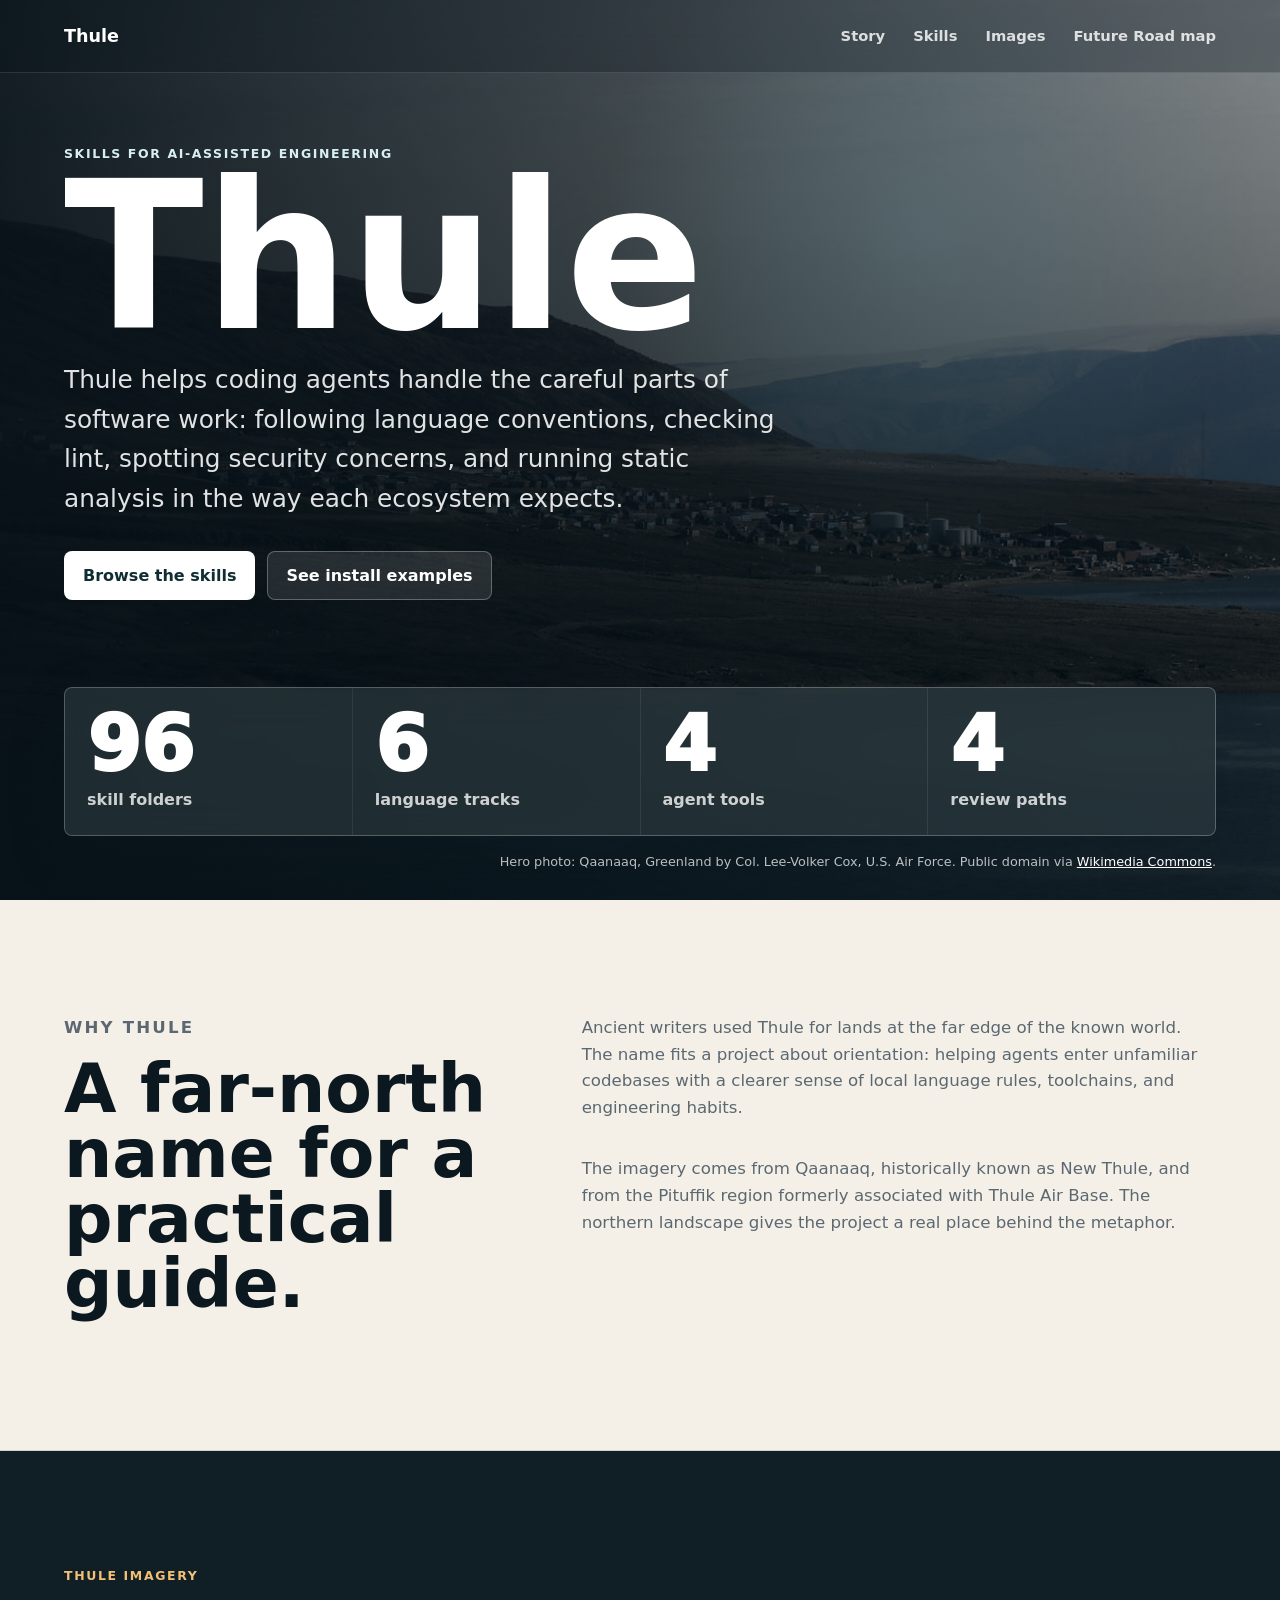
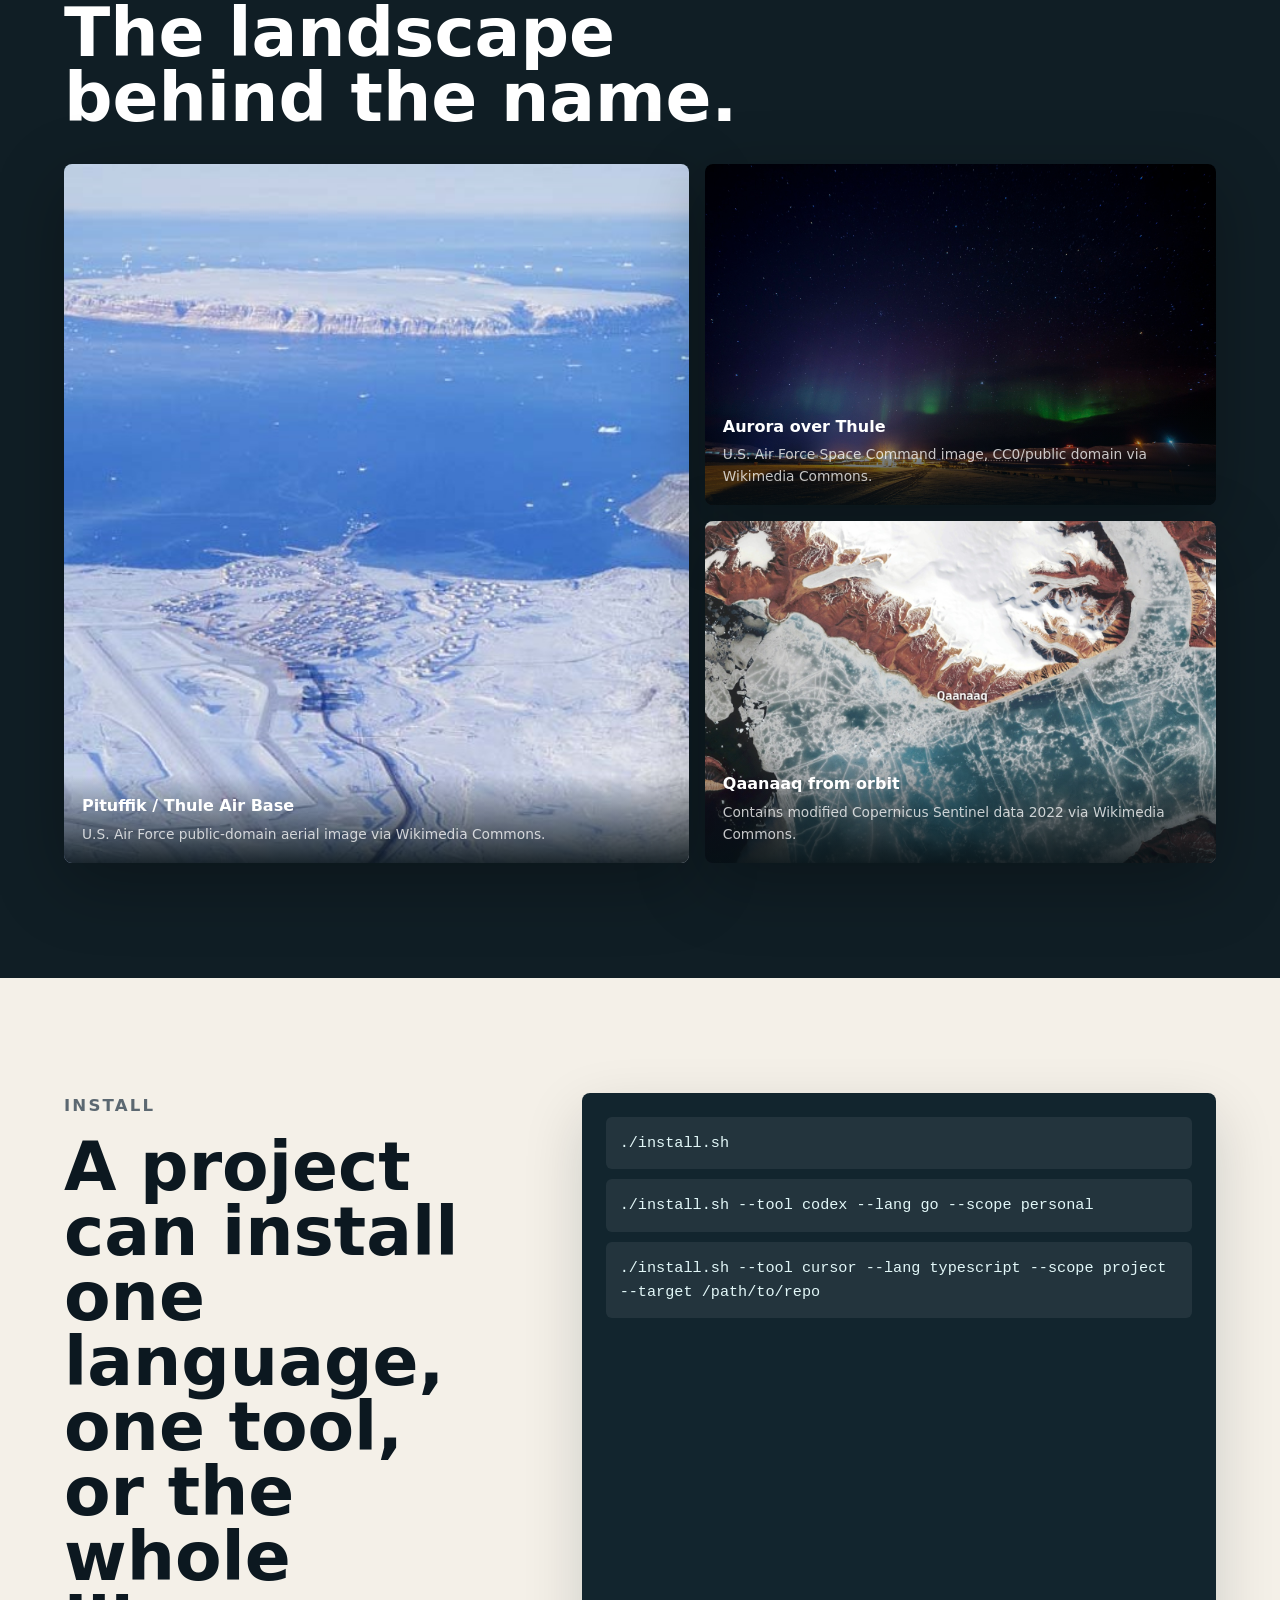
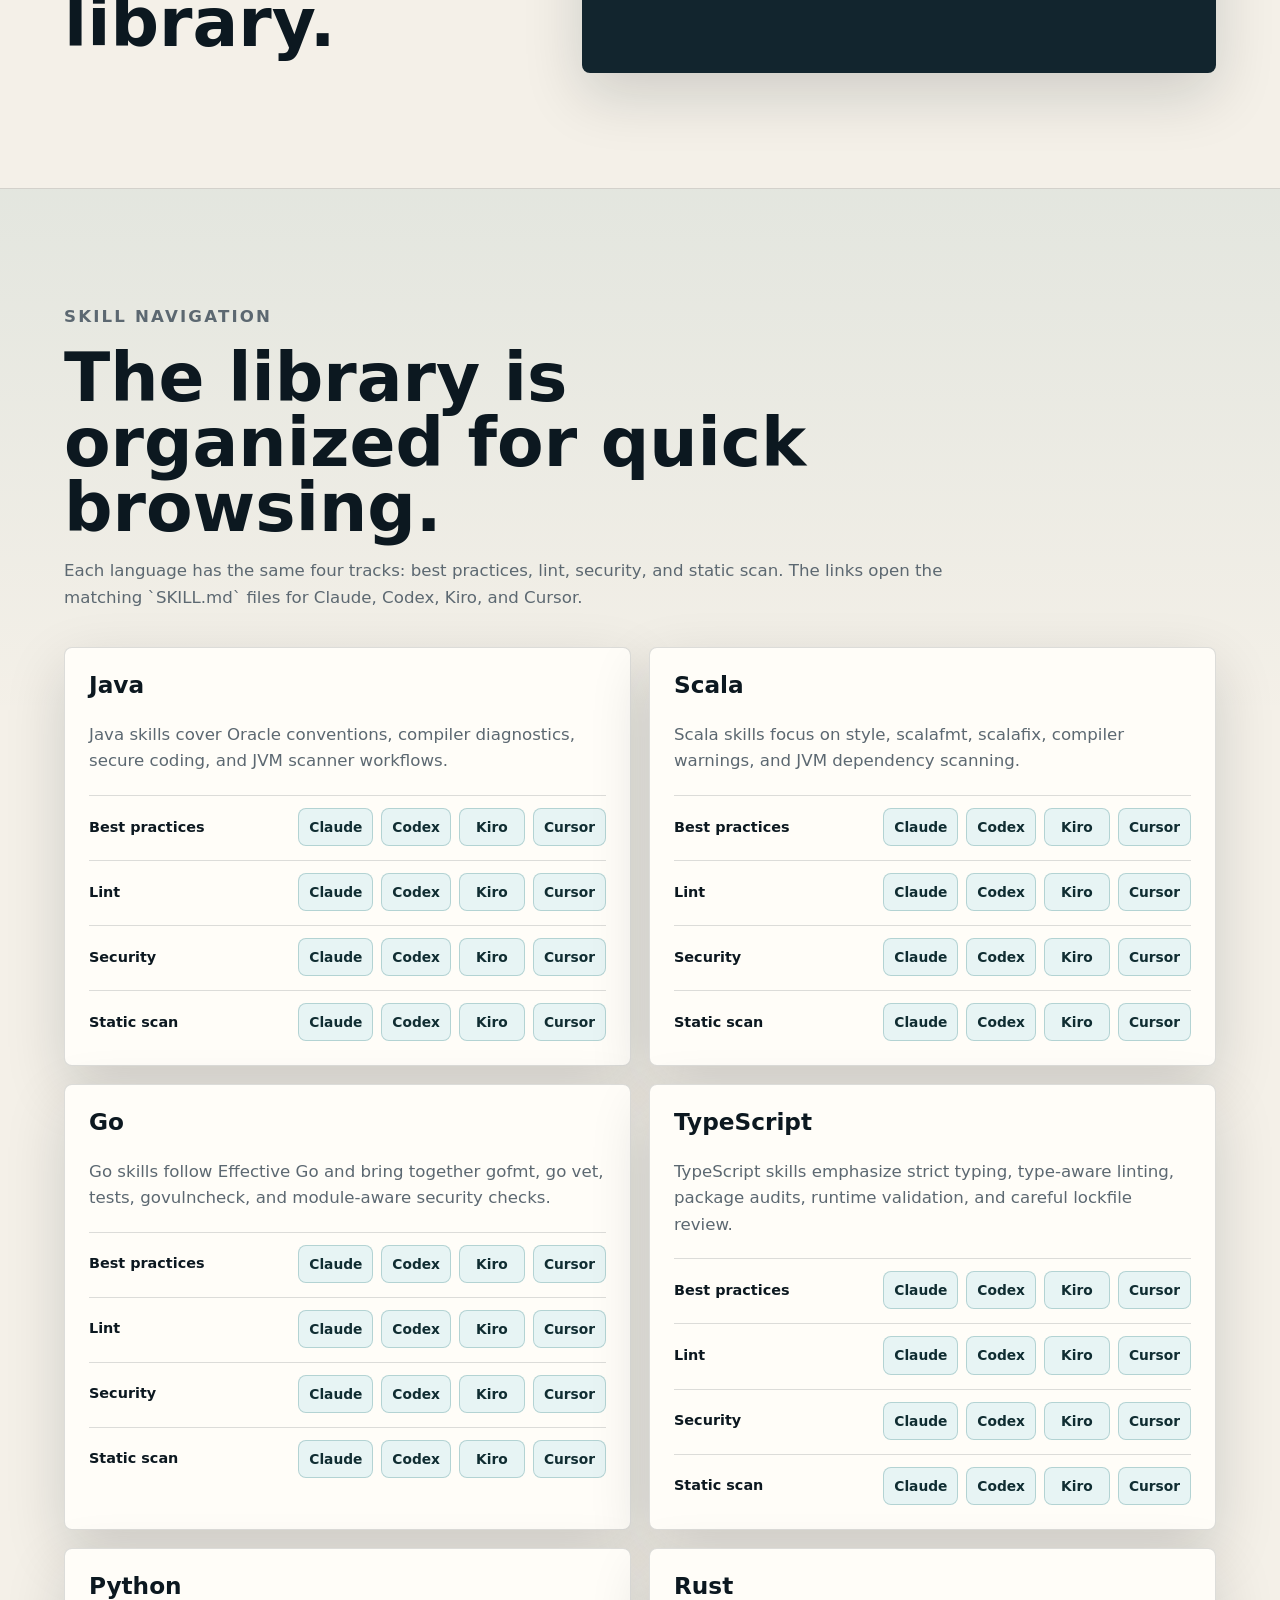
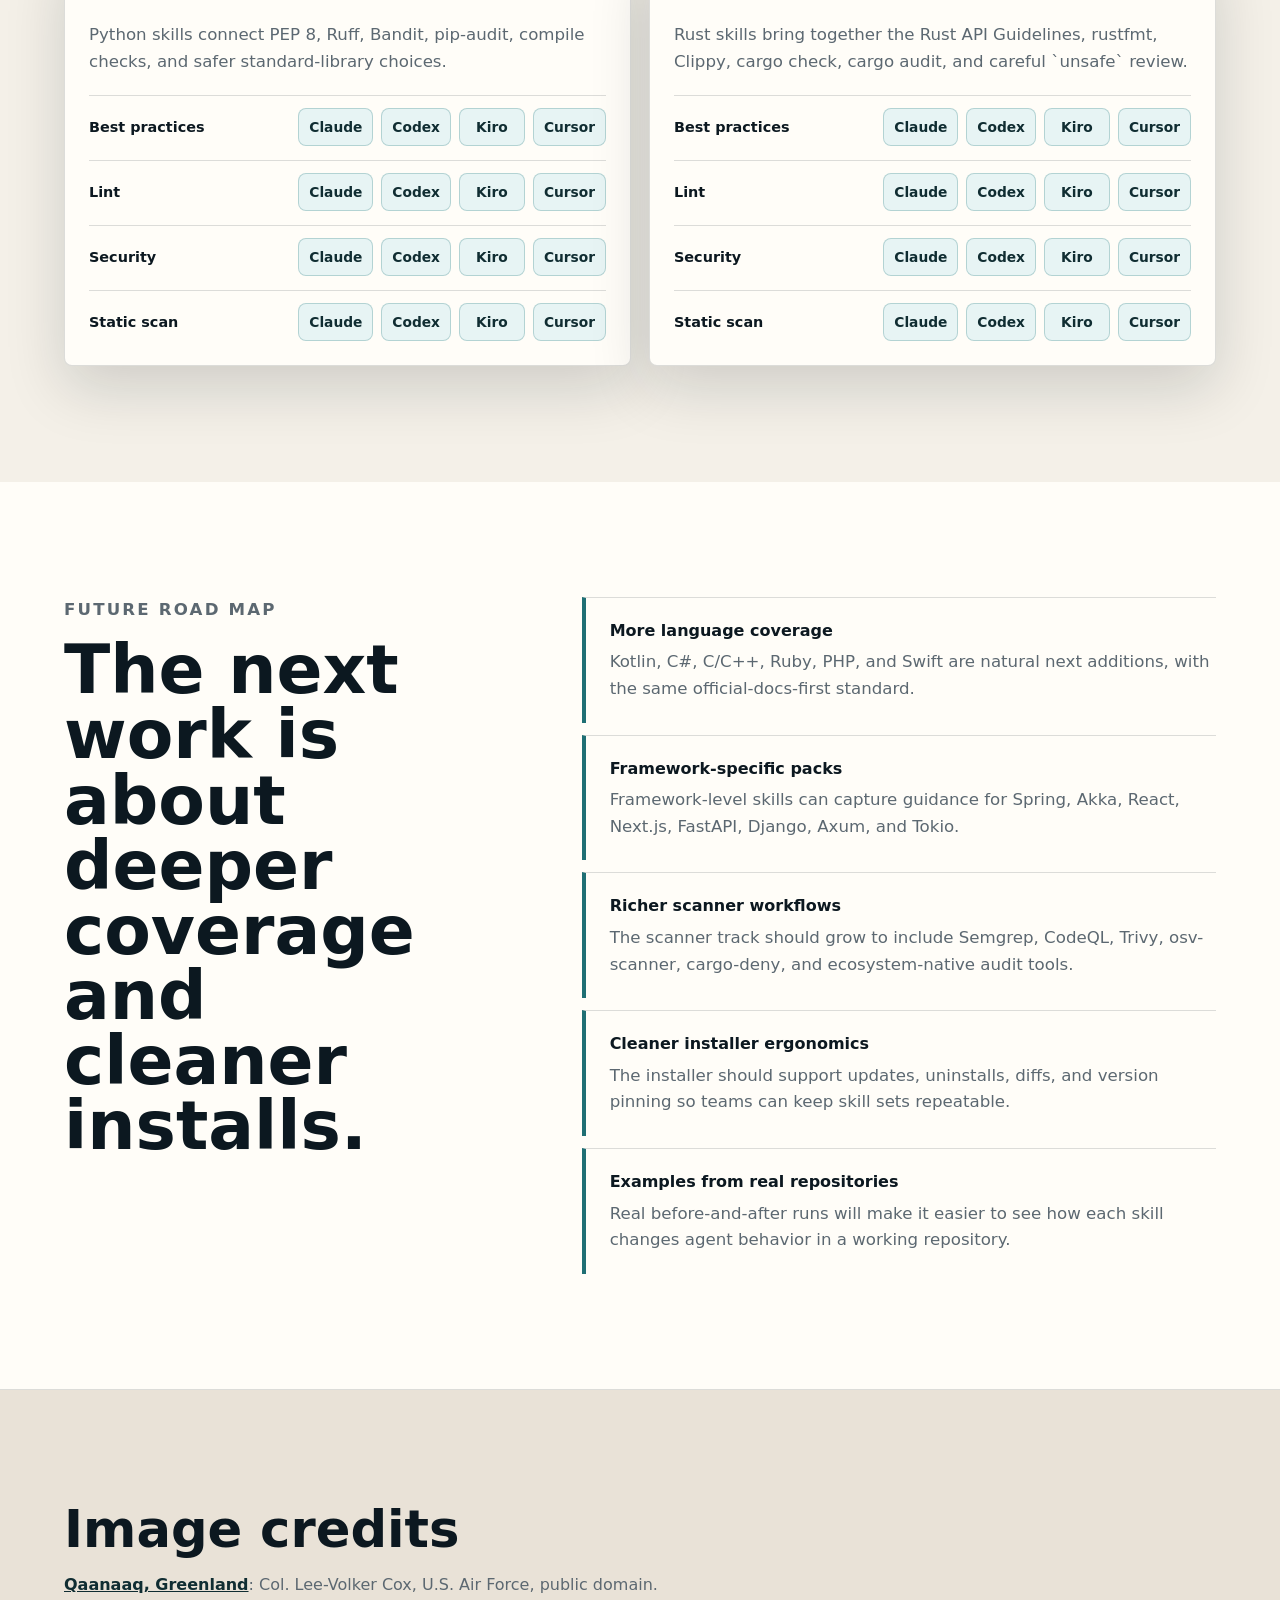
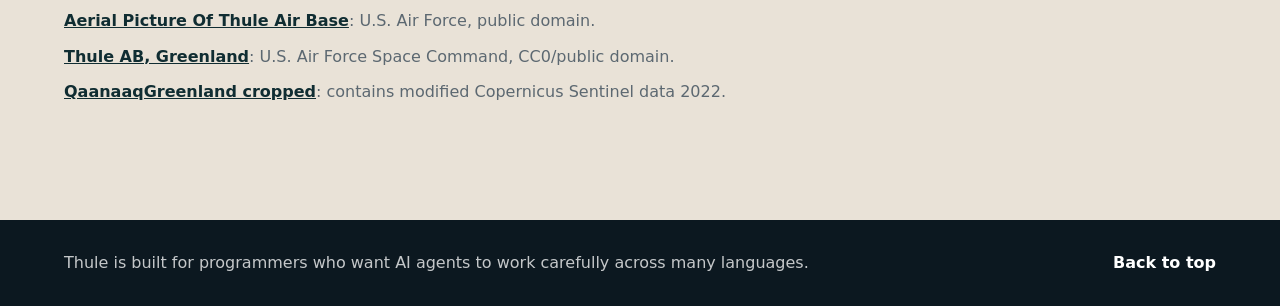
==== commit 76e2a2fa: "Refine Pages copy tone" ====
--- a/docs/index.html
+++ b/docs/index.html
@@ -5,7 +5,7 @@
     <meta name="viewport" content="width=device-width, initial-scale=1">
     <meta
       name="description"
-      content="Thule is a collection of official-guideline-based AI-agent skills for best practices, linting, security, and static analysis across Java, Scala, Go, TypeScript, Python, and Rust."
+      content="Thule collects official-source-backed agent skills for teams working across Java, Scala, Go, TypeScript, Python, and Rust."
     >
     <title>Thule | Agent skills for code quality</title>
     <link rel="stylesheet" href="styles.css?v=2">
@@ -18,7 +18,7 @@
           <a href="#story">Story</a>
           <a href="#skill-navigation">Skills</a>
           <a href="#images">Images</a>
-          <a href="#roadmap">Roadmap</a>
+          <a href="#roadmap">Future Road map</a>
         </div>
       </nav>
 
@@ -28,33 +28,33 @@
       <div class="hero-shade" aria-hidden="true"></div>
 
       <section class="hero-content" aria-labelledby="hero-title">
-        <p class="eyebrow">Official-guideline skills for AI coding agents</p>
+        <p class="eyebrow">Skills for AI-assisted engineering</p>
         <h1 id="hero-title">Thule</h1>
         <p class="lede">
-          A practical atlas of agent skills for best practices, linting, secure coding, and static analysis across modern programming languages.
+          Thule helps coding agents handle the careful parts of software work: following language conventions, checking lint, spotting security concerns, and running static analysis in the way each ecosystem expects.
         </p>
         <div class="hero-actions">
-          <a class="button primary" href="#skill-navigation">Browse skills</a>
-          <a class="button secondary" href="#install">Install</a>
+          <a class="button primary" href="#skill-navigation">Browse the skills</a>
+          <a class="button secondary" href="#install">See install examples</a>
         </div>
       </section>
 
       <aside class="banner" aria-label="Project coverage banner">
         <div>
           <span>96</span>
-          <strong>skill packages</strong>
+          <strong>skill folders</strong>
         </div>
         <div>
           <span>6</span>
-          <strong>languages</strong>
+          <strong>language tracks</strong>
         </div>
         <div>
           <span>4</span>
-          <strong>AI tools</strong>
+          <strong>agent tools</strong>
         </div>
         <div>
           <span>4</span>
-          <strong>quality tracks</strong>
+          <strong>review paths</strong>
         </div>
       </aside>
 
@@ -68,14 +68,14 @@
       <section class="section intro" id="story" aria-labelledby="story-title">
         <div class="section-copy">
           <p class="section-kicker">Why Thule</p>
-          <h2 id="story-title">A name from the edge of the known map.</h2>
+          <h2 id="story-title">A far-north name for a practical guide.</h2>
         </div>
         <div class="text-stack">
           <p>
-            In classical geography, Thule suggested the far northern boundary of the known world. This project uses that ancient-map meaning: a guidepost for AI agents moving through unfamiliar codebases, toolchains, and language conventions.
+            Ancient writers used Thule for lands at the far edge of the known world. The name fits a project about orientation: helping agents enter unfamiliar codebases with a clearer sense of local language rules, toolchains, and engineering habits.
           </p>
           <p>
-            The site imagery comes from Qaanaaq, historically known as New Thule, and from the Pituffik region formerly associated with Thule Air Base. The visual language is cold, navigational, and practical because the project itself is a map for careful engineering work.
+            The imagery comes from Qaanaaq, historically known as New Thule, and from the Pituffik region formerly associated with Thule Air Base. The northern landscape gives the project a real place behind the metaphor.
           </p>
         </div>
       </section>
@@ -83,7 +83,7 @@
       <section class="image-band" id="images" aria-labelledby="images-title">
         <div class="image-band-heading">
           <p class="section-kicker">Thule imagery</p>
-          <h2 id="images-title">Real places behind the metaphor.</h2>
+          <h2 id="images-title">The landscape behind the name.</h2>
         </div>
         <div class="image-grid">
           <figure class="feature-image tall">
@@ -113,7 +113,7 @@
       <section class="section install" id="install" aria-labelledby="install-title">
         <div class="section-copy">
           <p class="section-kicker">Install</p>
-          <h2 id="install-title">Pick only the agent skills a project needs.</h2>
+          <h2 id="install-title">A project can install one language, one tool, or the whole library.</h2>
         </div>
         <div class="terminal" role="img" aria-label="Install command examples">
           <code>./install.sh</code>
@@ -125,16 +125,16 @@
       <section class="skills-section" id="skill-navigation" aria-labelledby="skills-title">
         <div class="skills-heading">
           <p class="section-kicker">Skill navigation</p>
-          <h2 id="skills-title">Every skill, linked by language and tool.</h2>
+          <h2 id="skills-title">The library is organized for quick browsing.</h2>
           <p>
-            Each link opens the corresponding `SKILL.md` package in the repository. The four tracks repeat across Claude, Codex, Kiro, and Cursor so teams can install matching guidance for their preferred agent.
+            Each language has the same four tracks: best practices, lint, security, and static scan. The links open the matching `SKILL.md` files for Claude, Codex, Kiro, and Cursor.
           </p>
         </div>
 
         <div class="skill-grid">
           <article class="skill-card">
             <h3>Java</h3>
-            <p>Oracle-guided Java conventions, compiler diagnostics, secure coding, and JVM scanner workflows.</p>
+            <p>Java skills cover Oracle conventions, compiler diagnostics, secure coding, and JVM scanner workflows.</p>
             <div class="skill-group">
               <span>Best practices</span>
               <a href="https://github.com/akg268/Thule/blob/main/java/claude/java-best-practices/SKILL.md">Claude</a>
@@ -167,7 +167,7 @@
 
           <article class="skill-card">
             <h3>Scala</h3>
-            <p>Scala style, scalafmt, scalafix, compiler warning discipline, and JVM dependency scanning.</p>
+            <p>Scala skills focus on style, scalafmt, scalafix, compiler warnings, and JVM dependency scanning.</p>
             <div class="skill-group">
               <span>Best practices</span>
               <a href="https://github.com/akg268/Thule/blob/main/scala/claude/scala-best-practices/SKILL.md">Claude</a>
@@ -200,7 +200,7 @@
 
           <article class="skill-card">
             <h3>Go</h3>
-            <p>Effective Go, gofmt, go vet, testing, govulncheck, and module-aware security scanning.</p>
+            <p>Go skills follow Effective Go and bring together gofmt, go vet, tests, govulncheck, and module-aware security checks.</p>
             <div class="skill-group">
               <span>Best practices</span>
               <a href="https://github.com/akg268/Thule/blob/main/go/claude/go-best-practices/SKILL.md">Claude</a>
@@ -233,7 +233,7 @@
 
           <article class="skill-card">
             <h3>TypeScript</h3>
-            <p>Strict typing, type-aware linting, package audits, runtime validation, and lockfile review.</p>
+            <p>TypeScript skills emphasize strict typing, type-aware linting, package audits, runtime validation, and careful lockfile review.</p>
             <div class="skill-group">
               <span>Best practices</span>
               <a href="https://github.com/akg268/Thule/blob/main/typescript/claude/typescript-best-practices/SKILL.md">Claude</a>
@@ -266,7 +266,7 @@
 
           <article class="skill-card">
             <h3>Python</h3>
-            <p>PEP 8, Ruff, Bandit, pip-audit, compile checks, and security-sensitive standard-library usage.</p>
+            <p>Python skills connect PEP 8, Ruff, Bandit, pip-audit, compile checks, and safer standard-library choices.</p>
             <div class="skill-group">
               <span>Best practices</span>
               <a href="https://github.com/akg268/Thule/blob/main/python/claude/python-best-practices/SKILL.md">Claude</a>
@@ -299,7 +299,7 @@
 
           <article class="skill-card">
             <h3>Rust</h3>
-            <p>Rust API Guidelines, rustfmt, Clippy, cargo check, cargo audit, and `unsafe` review discipline.</p>
+            <p>Rust skills bring together the Rust API Guidelines, rustfmt, Clippy, cargo check, cargo audit, and careful `unsafe` review.</p>
             <div class="skill-group">
               <span>Best practices</span>
               <a href="https://github.com/akg268/Thule/blob/main/rust/claude/rust-best-practices/SKILL.md">Claude</a>
@@ -334,29 +334,29 @@
 
       <section class="section roadmap" id="roadmap" aria-labelledby="roadmap-title">
         <div class="section-copy">
-          <p class="section-kicker">Future roadmap</p>
-          <h2 id="roadmap-title">Make the map richer without making it heavier.</h2>
+          <p class="section-kicker">Future Road map</p>
+          <h2 id="roadmap-title">The next work is about deeper coverage and cleaner installs.</h2>
         </div>
         <ol class="roadmap-list">
           <li>
-            <span>Expand language coverage</span>
-            <p>Add Kotlin, C#, C/C++, Ruby, PHP, and Swift with the same official-docs-first standard.</p>
-          </li>
-          <li>
-            <span>Add framework packs</span>
-            <p>Create optional skills for Spring, Akka, React, Next.js, FastAPI, Django, Axum, and Tokio.</p>
-          </li>
-          <li>
-            <span>Strengthen scanner workflows</span>
-            <p>Add references for Semgrep, CodeQL, Trivy, osv-scanner, cargo-deny, and ecosystem-native audit tools.</p>
-          </li>
-          <li>
-            <span>Improve installer ergonomics</span>
-            <p>Add update, uninstall, diff, and version pinning commands for repeatable team installs.</p>
-          </li>
-          <li>
-            <span>Publish examples</span>
-            <p>Show before-and-after agent runs so teams can see how each skill changes behavior in real repositories.</p>
+            <span>More language coverage</span>
+            <p>Kotlin, C#, C/C++, Ruby, PHP, and Swift are natural next additions, with the same official-docs-first standard.</p>
+          </li>
+          <li>
+            <span>Framework-specific packs</span>
+            <p>Framework-level skills can capture guidance for Spring, Akka, React, Next.js, FastAPI, Django, Axum, and Tokio.</p>
+          </li>
+          <li>
+            <span>Richer scanner workflows</span>
+            <p>The scanner track should grow to include Semgrep, CodeQL, Trivy, osv-scanner, cargo-deny, and ecosystem-native audit tools.</p>
+          </li>
+          <li>
+            <span>Cleaner installer ergonomics</span>
+            <p>The installer should support updates, uninstalls, diffs, and version pinning so teams can keep skill sets repeatable.</p>
+          </li>
+          <li>
+            <span>Examples from real repositories</span>
+            <p>Real before-and-after runs will make it easier to see how each skill changes agent behavior in a working repository.</p>
           </li>
         </ol>
       </section>
@@ -373,7 +373,7 @@
     </main>
 
     <footer class="footer">
-      <p>Thule is built for programmers using AI agents to work carefully across many languages.</p>
+      <p>Thule is built for programmers who want AI agents to work carefully across many languages.</p>
       <a href="#top">Back to top</a>
     </footer>
   </body>
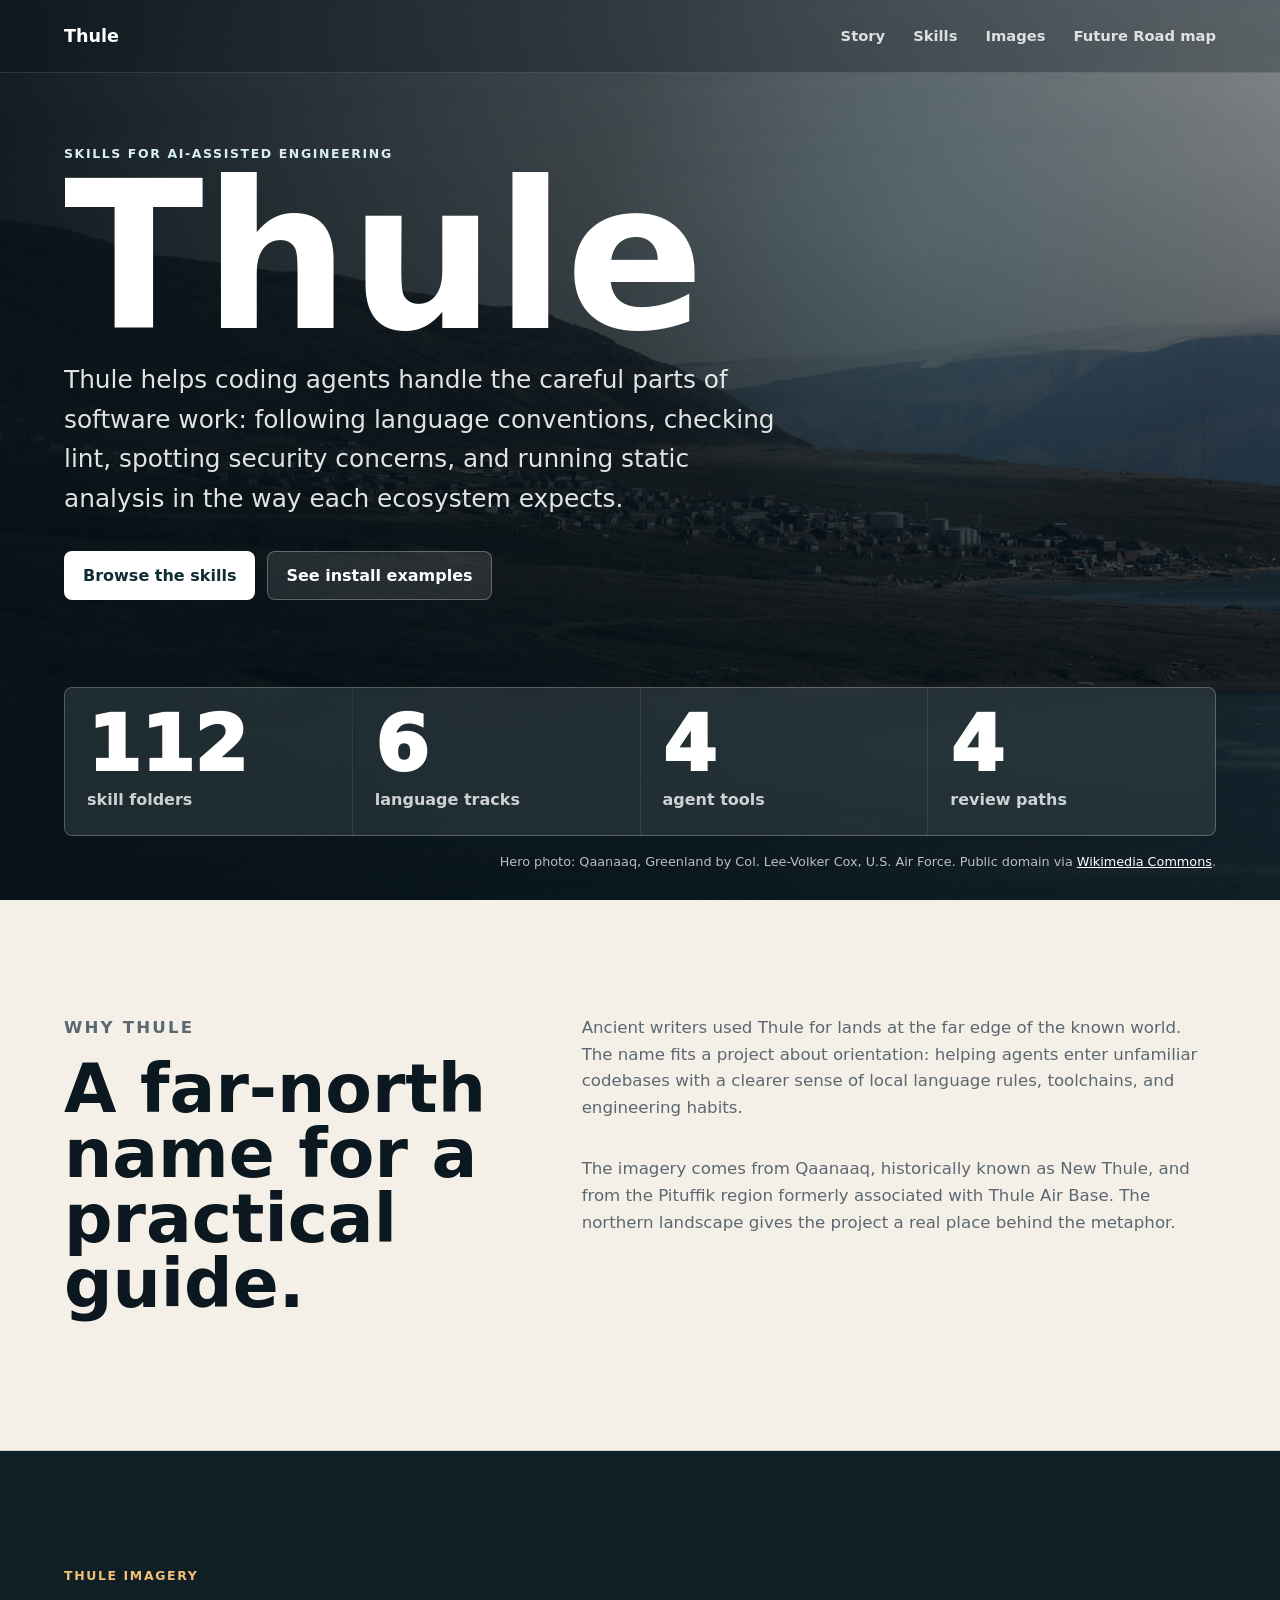
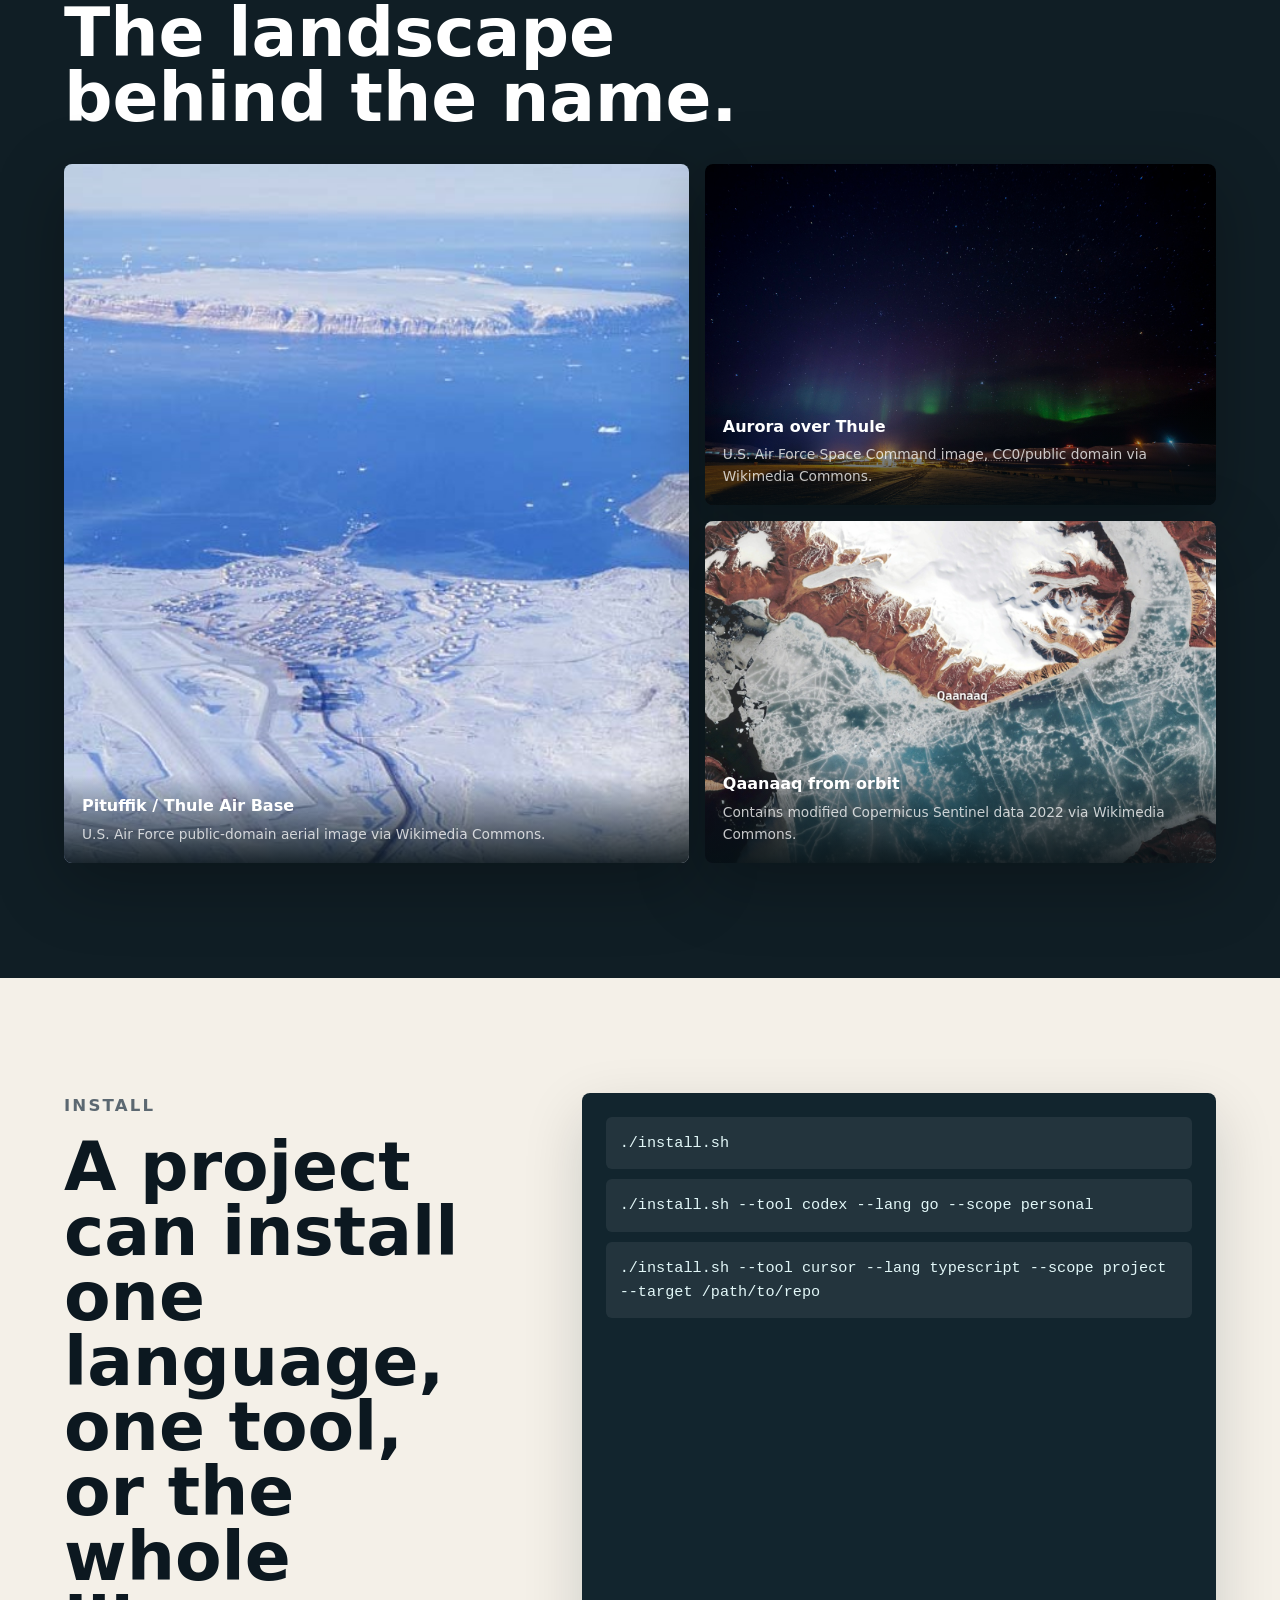
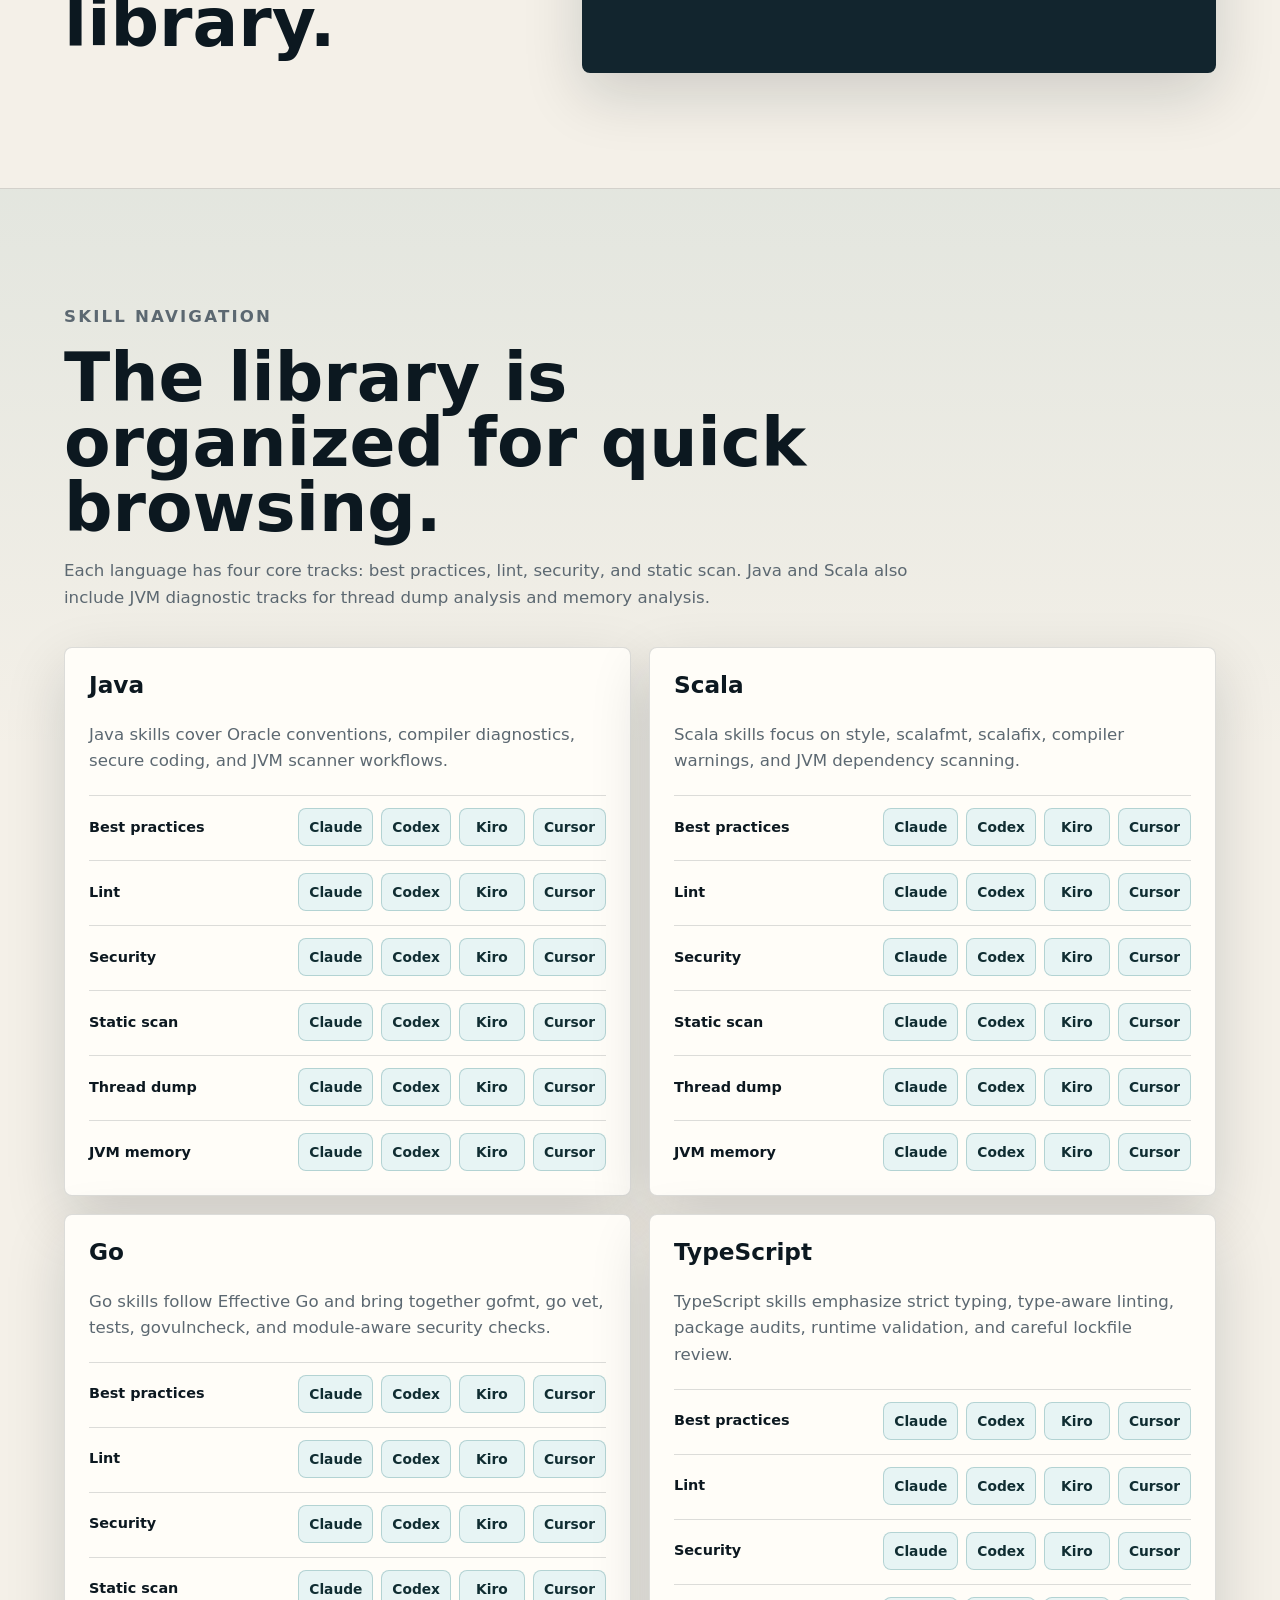
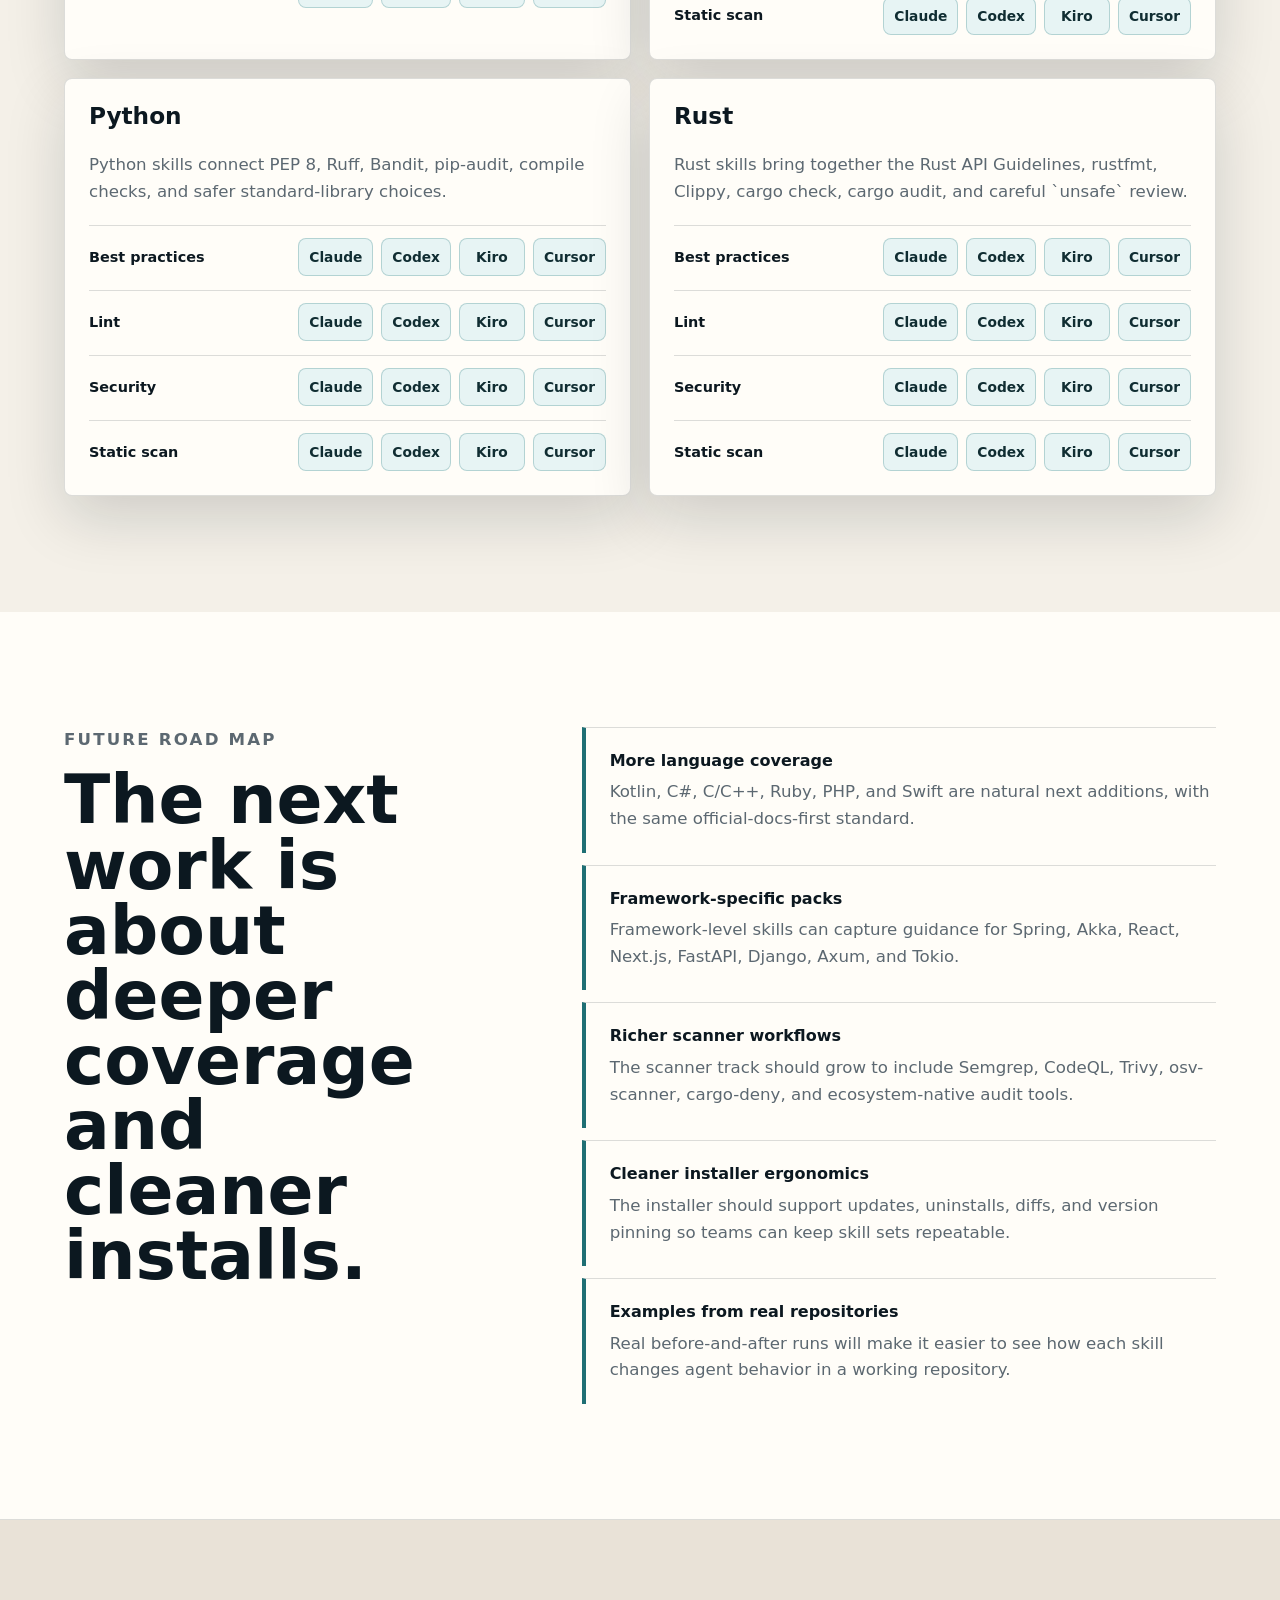
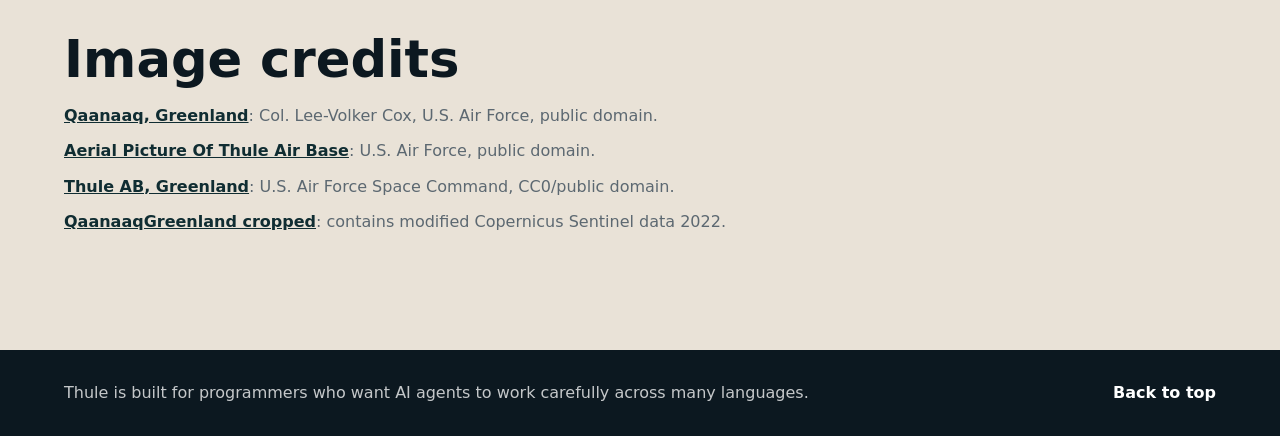
==== commit 926e070e: "Add JVM diagnostic skills for Java and Scala" ====
--- a/docs/index.html
+++ b/docs/index.html
@@ -41,7 +41,7 @@
 
       <aside class="banner" aria-label="Project coverage banner">
         <div>
-          <span>96</span>
+          <span>112</span>
           <strong>skill folders</strong>
         </div>
         <div>
@@ -127,7 +127,7 @@
           <p class="section-kicker">Skill navigation</p>
           <h2 id="skills-title">The library is organized for quick browsing.</h2>
           <p>
-            Each language has the same four tracks: best practices, lint, security, and static scan. The links open the matching `SKILL.md` files for Claude, Codex, Kiro, and Cursor.
+            Each language has four core tracks: best practices, lint, security, and static scan. Java and Scala also include JVM diagnostic tracks for thread dump analysis and memory analysis.
           </p>
         </div>
 
@@ -163,6 +163,20 @@
               <a href="https://github.com/akg268/Thule/blob/main/java/kiro/java-static-scan/SKILL.md">Kiro</a>
               <a href="https://github.com/akg268/Thule/blob/main/java/cursor/java-static-scan/SKILL.md">Cursor</a>
             </div>
+            <div class="skill-group">
+              <span>Thread dump</span>
+              <a href="https://github.com/akg268/Thule/blob/main/java/claude/java-thread-dump-analysis/SKILL.md">Claude</a>
+              <a href="https://github.com/akg268/Thule/blob/main/java/codex/java-thread-dump-analysis/SKILL.md">Codex</a>
+              <a href="https://github.com/akg268/Thule/blob/main/java/kiro/java-thread-dump-analysis/SKILL.md">Kiro</a>
+              <a href="https://github.com/akg268/Thule/blob/main/java/cursor/java-thread-dump-analysis/SKILL.md">Cursor</a>
+            </div>
+            <div class="skill-group">
+              <span>JVM memory</span>
+              <a href="https://github.com/akg268/Thule/blob/main/java/claude/java-jvm-memory-analysis/SKILL.md">Claude</a>
+              <a href="https://github.com/akg268/Thule/blob/main/java/codex/java-jvm-memory-analysis/SKILL.md">Codex</a>
+              <a href="https://github.com/akg268/Thule/blob/main/java/kiro/java-jvm-memory-analysis/SKILL.md">Kiro</a>
+              <a href="https://github.com/akg268/Thule/blob/main/java/cursor/java-jvm-memory-analysis/SKILL.md">Cursor</a>
+            </div>
           </article>
 
           <article class="skill-card">
@@ -195,6 +209,20 @@
               <a href="https://github.com/akg268/Thule/blob/main/scala/codex/scala-static-scan/SKILL.md">Codex</a>
               <a href="https://github.com/akg268/Thule/blob/main/scala/kiro/scala-static-scan/SKILL.md">Kiro</a>
               <a href="https://github.com/akg268/Thule/blob/main/scala/cursor/scala-static-scan/SKILL.md">Cursor</a>
+            </div>
+            <div class="skill-group">
+              <span>Thread dump</span>
+              <a href="https://github.com/akg268/Thule/blob/main/scala/claude/scala-thread-dump-analysis/SKILL.md">Claude</a>
+              <a href="https://github.com/akg268/Thule/blob/main/scala/codex/scala-thread-dump-analysis/SKILL.md">Codex</a>
+              <a href="https://github.com/akg268/Thule/blob/main/scala/kiro/scala-thread-dump-analysis/SKILL.md">Kiro</a>
+              <a href="https://github.com/akg268/Thule/blob/main/scala/cursor/scala-thread-dump-analysis/SKILL.md">Cursor</a>
+            </div>
+            <div class="skill-group">
+              <span>JVM memory</span>
+              <a href="https://github.com/akg268/Thule/blob/main/scala/claude/scala-jvm-memory-analysis/SKILL.md">Claude</a>
+              <a href="https://github.com/akg268/Thule/blob/main/scala/codex/scala-jvm-memory-analysis/SKILL.md">Codex</a>
+              <a href="https://github.com/akg268/Thule/blob/main/scala/kiro/scala-jvm-memory-analysis/SKILL.md">Kiro</a>
+              <a href="https://github.com/akg268/Thule/blob/main/scala/cursor/scala-jvm-memory-analysis/SKILL.md">Cursor</a>
             </div>
           </article>
 
